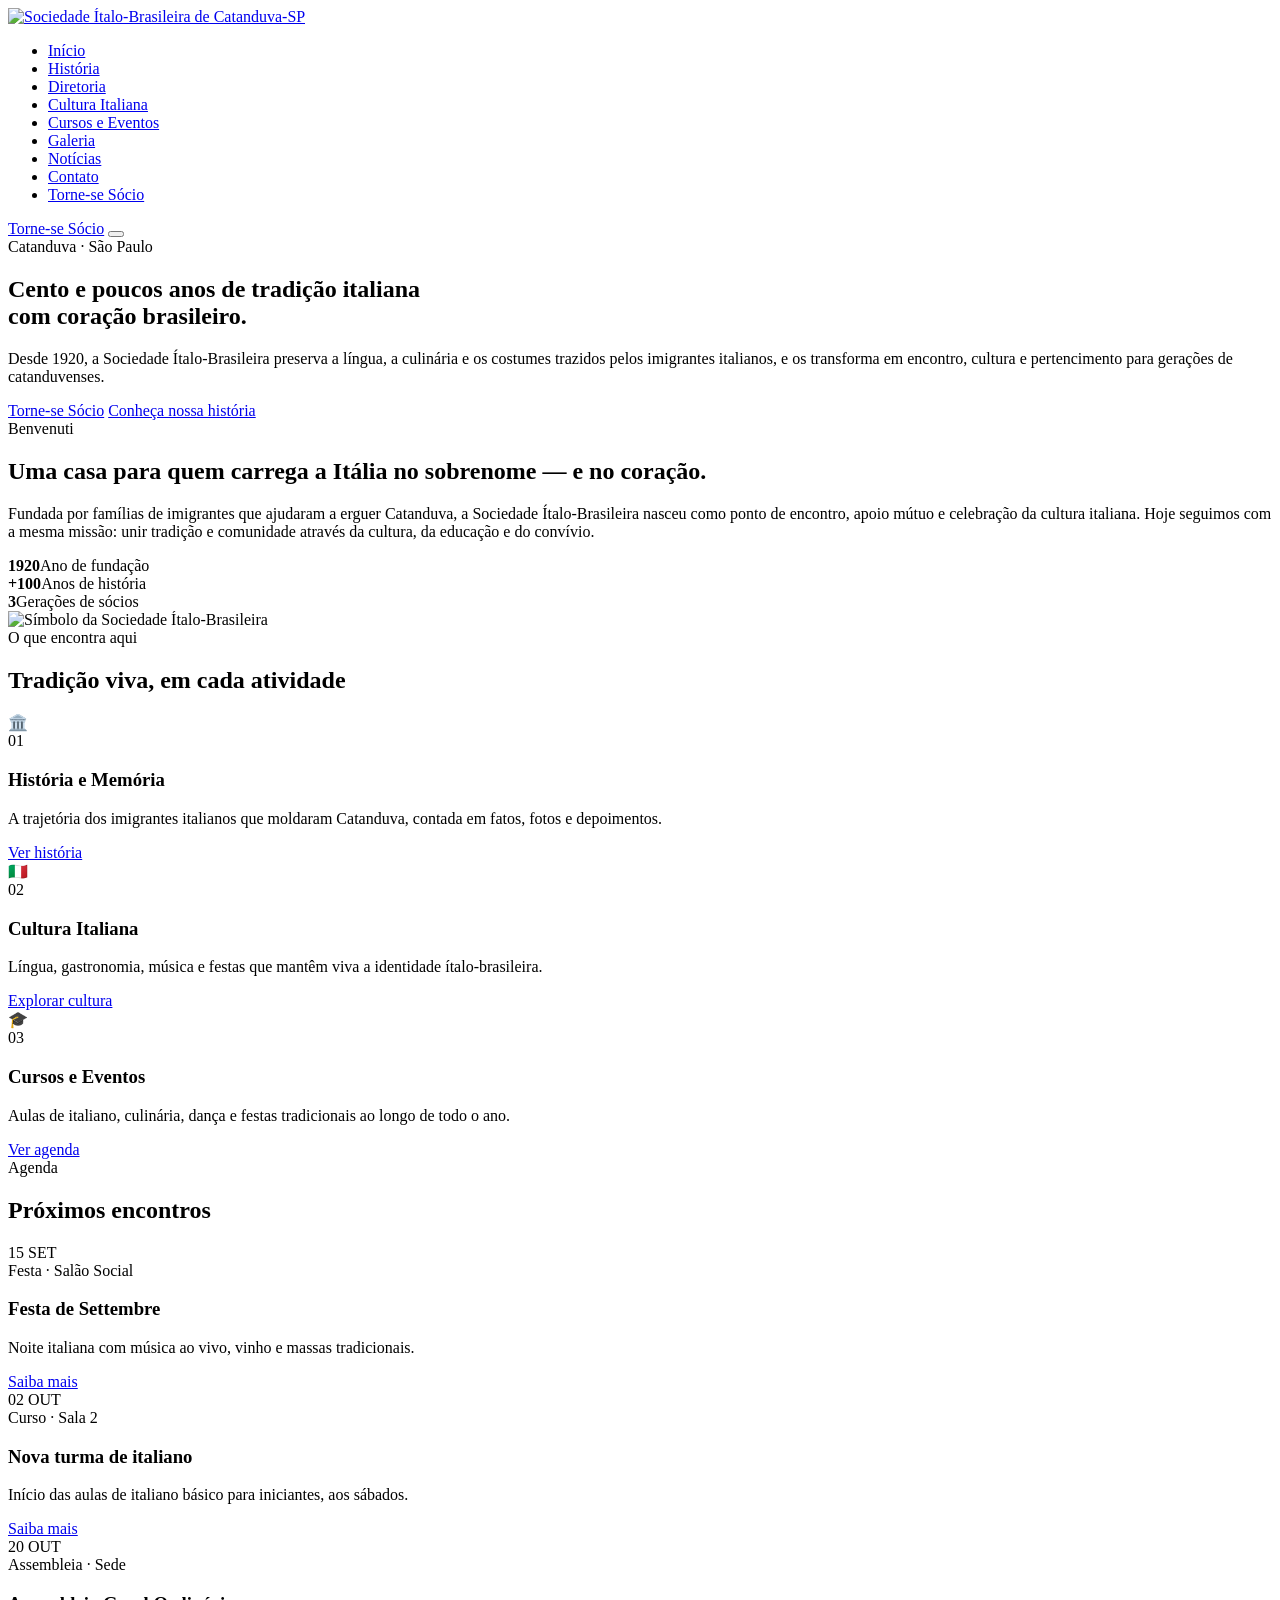
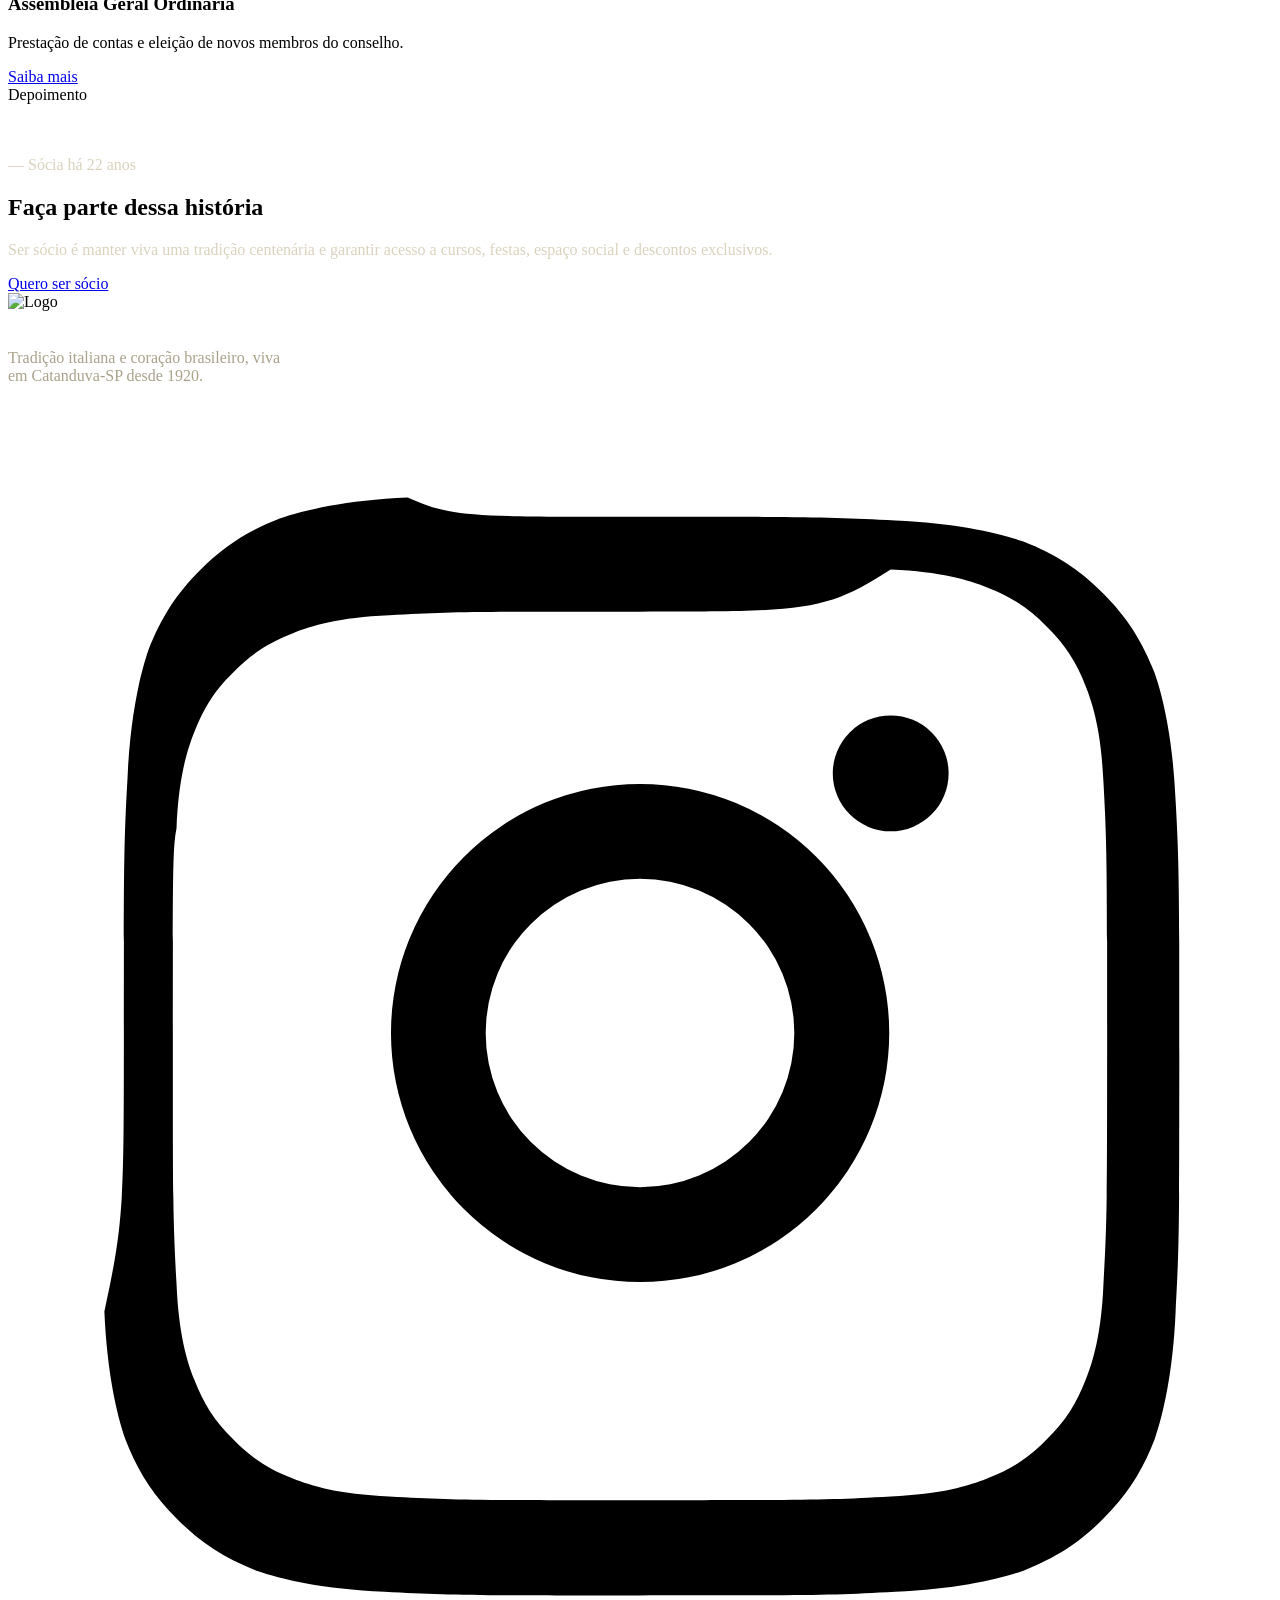
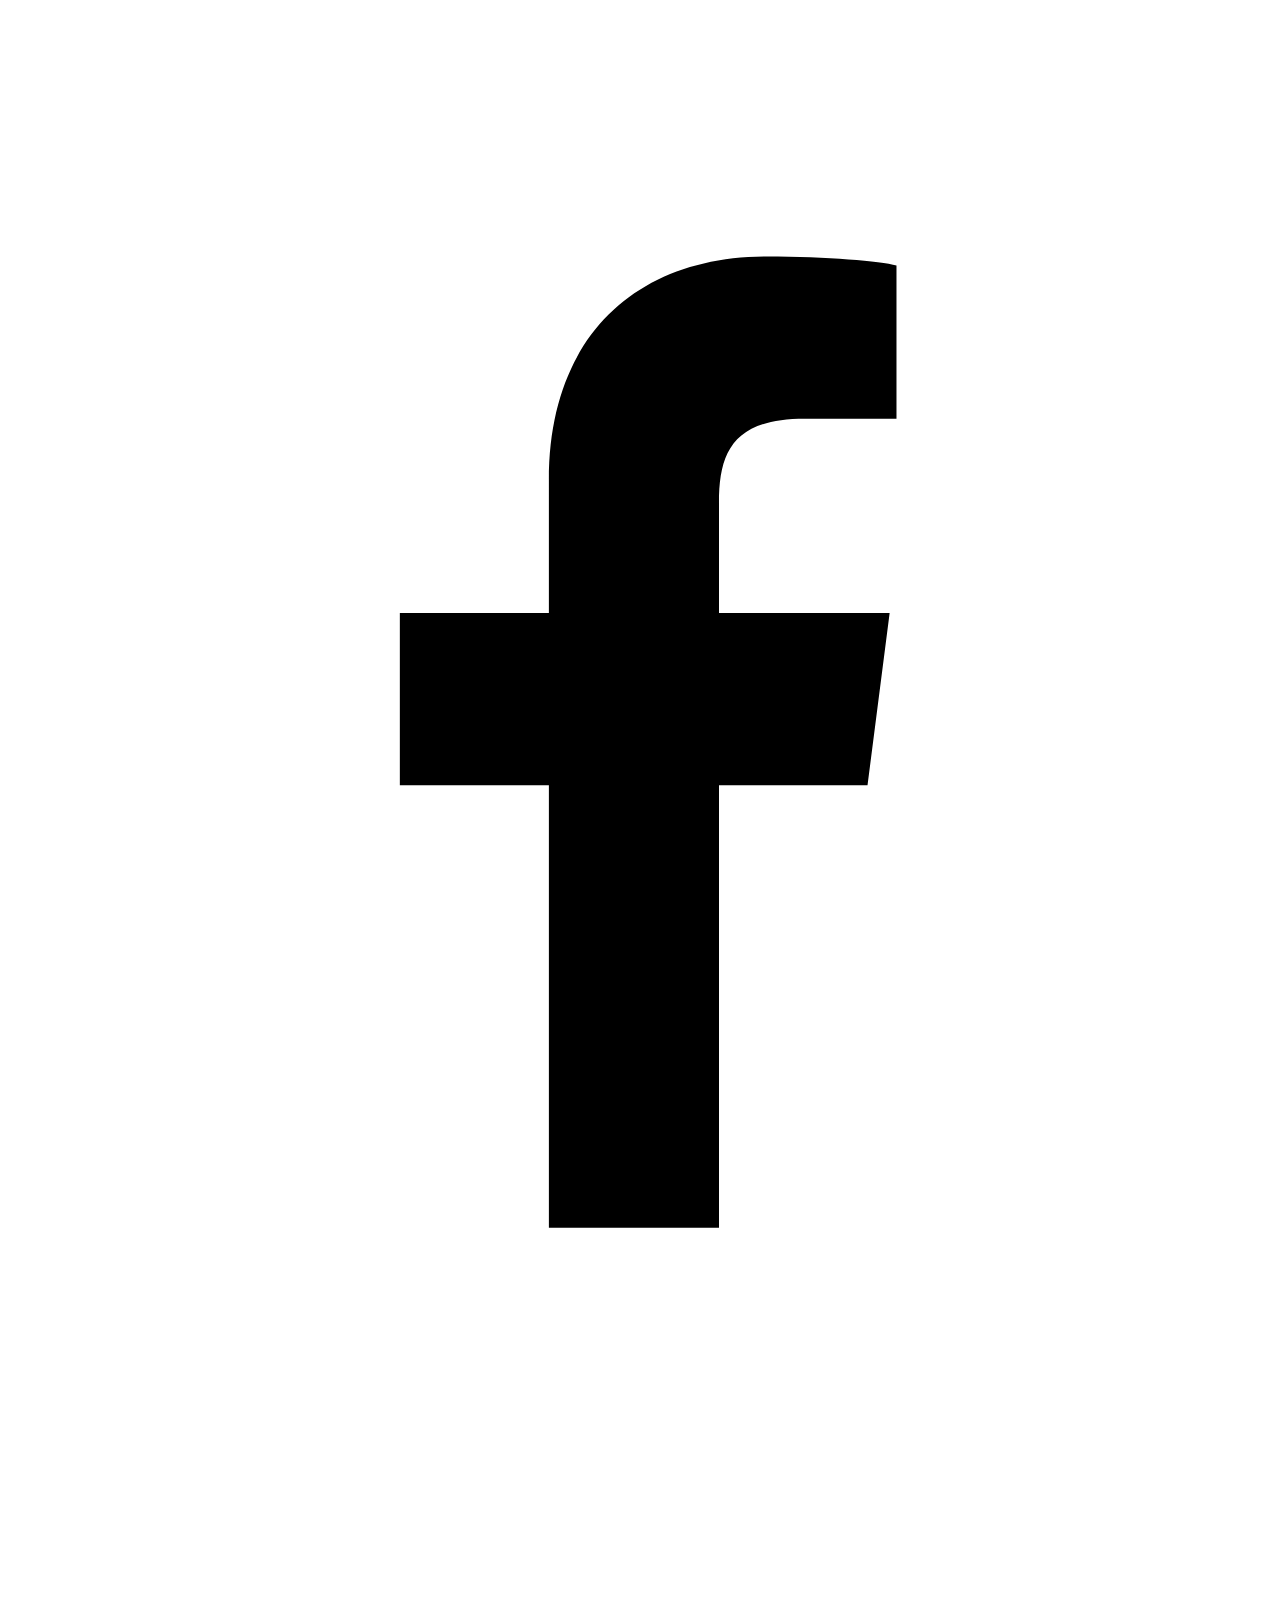
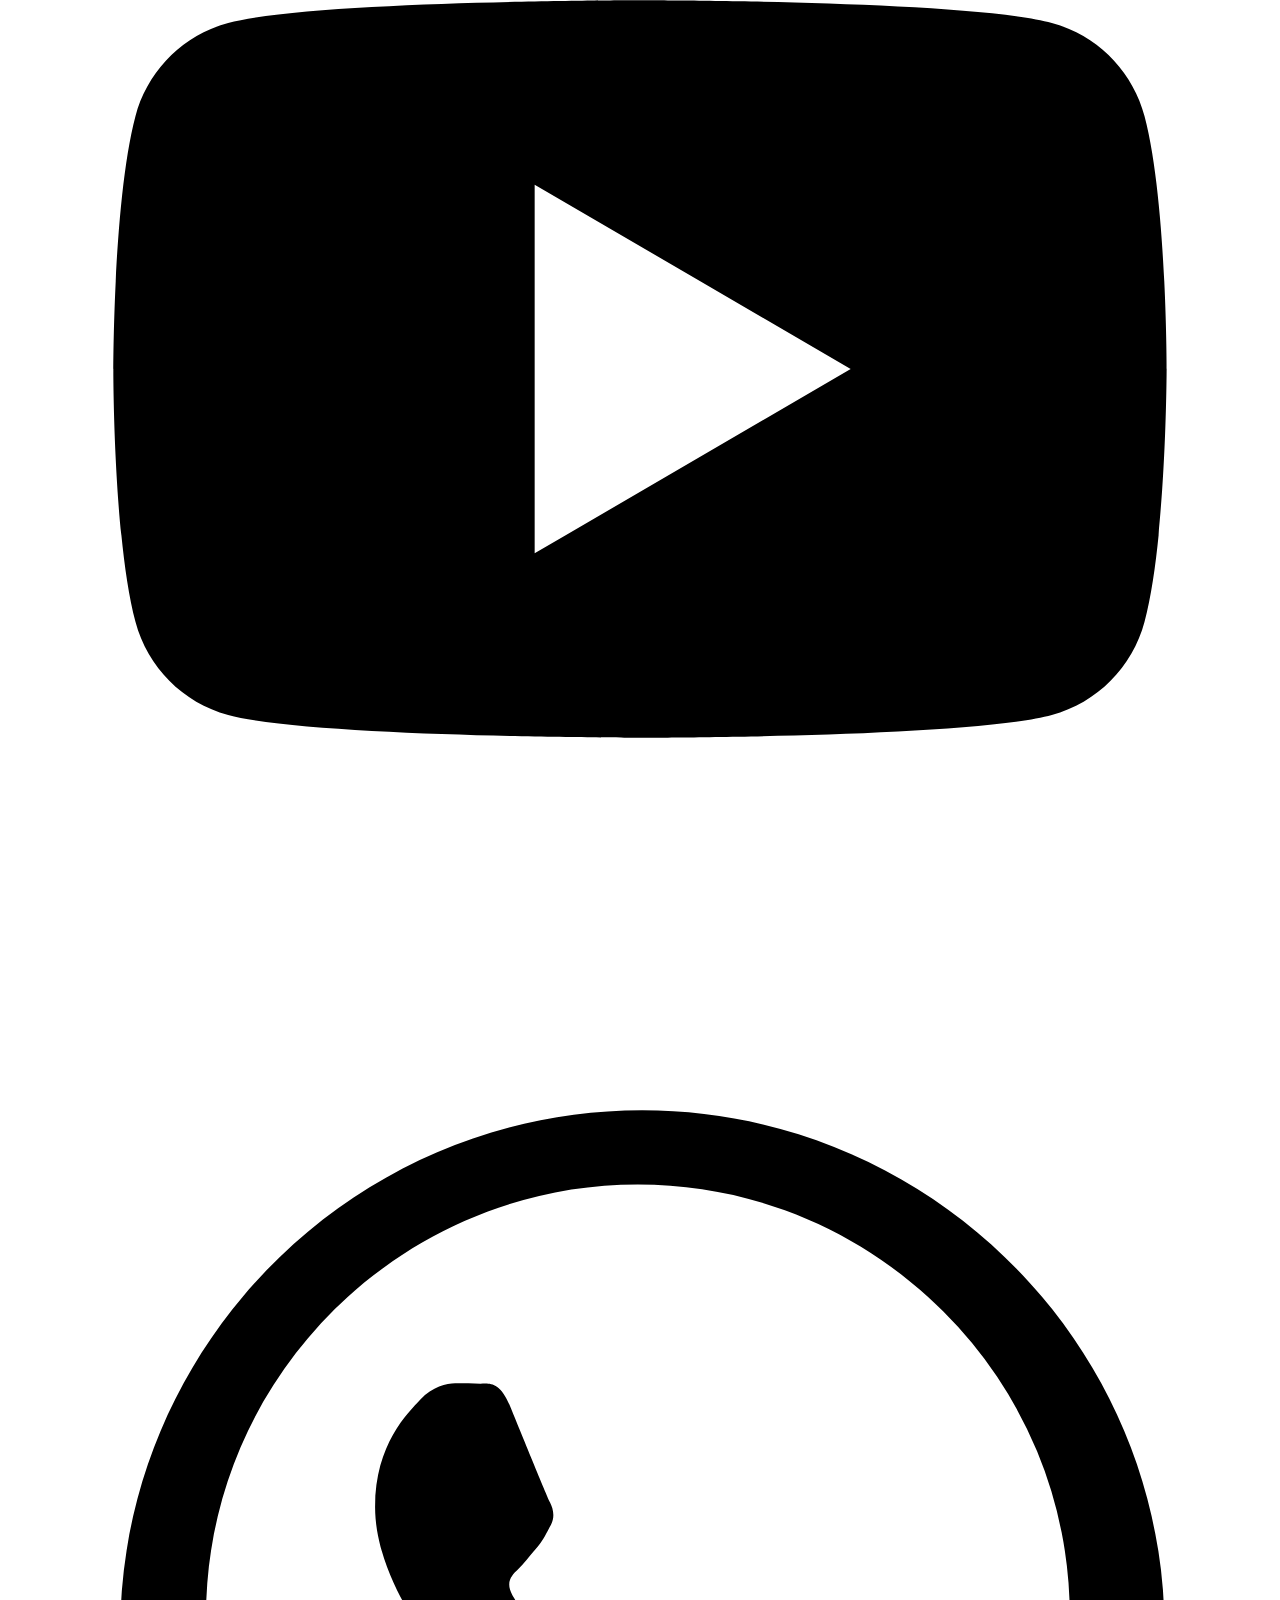
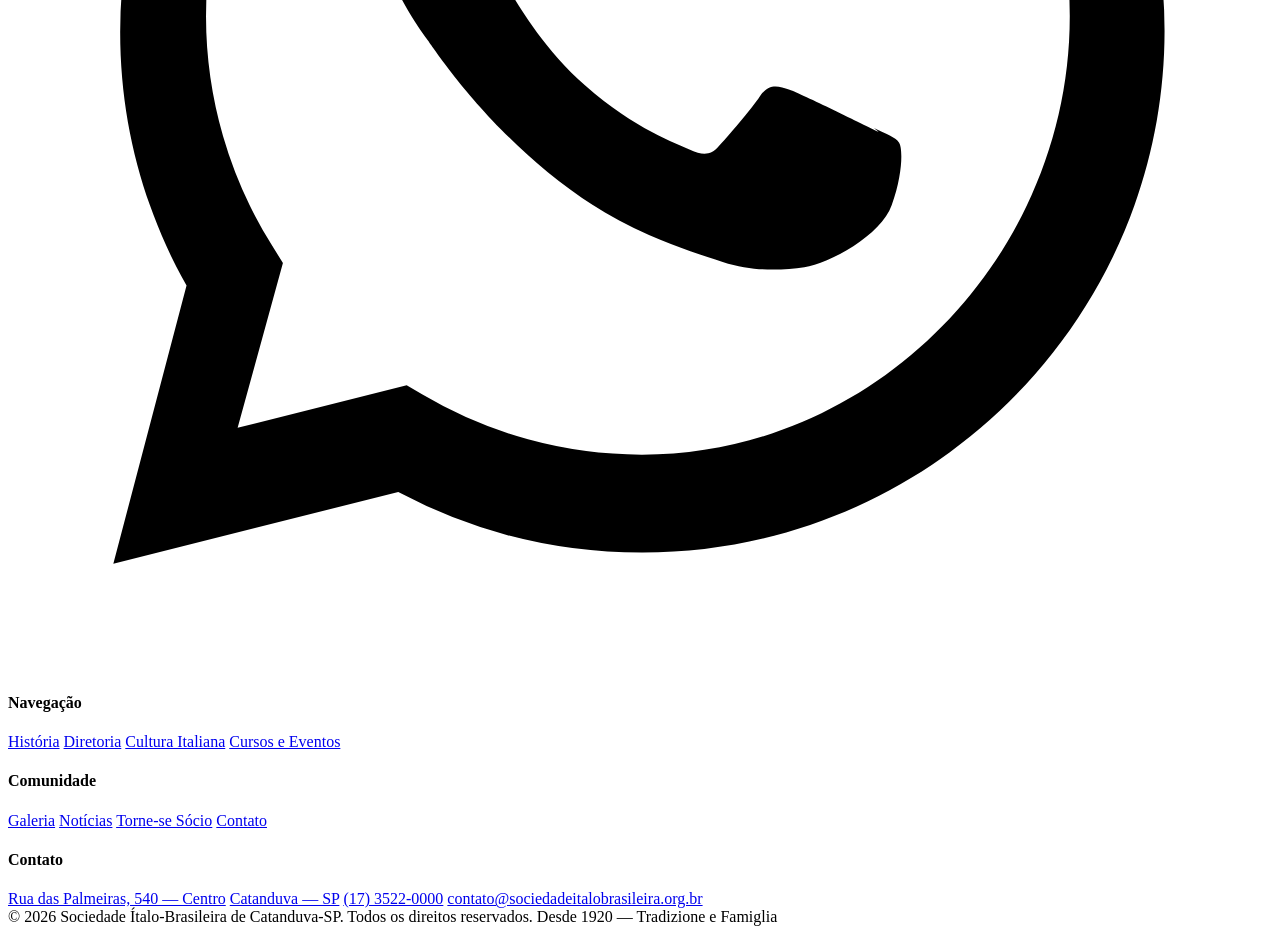
==== index.html @ 3fcb7358 "Add files via upload" ====
<!DOCTYPE html>
<html lang="pt-BR">
<head>
<meta charset="UTF-8">
<meta name="viewport" content="width=device-width, initial-scale=1.0">
<title>Sociedade Ítalo-Brasileira de Catanduva-SP | Desde 1920</title>
<meta name="description" content="Sociedade Ítalo-Brasileira de Catanduva-SP — tradição italiana e coração brasileiro desde 1920. Cultura, cursos, eventos e associativismo.">
<link rel="preconnect" href="https://fonts.googleapis.com">
<link rel="preconnect" href="https://fonts.gstatic.com" crossorigin>
<link href="https://fonts.googleapis.com/css2?family=Cinzel:wght@400;500;600;700&family=Jost:ital,wght@0,300;0,400;0,500;0,600;0,700;1,400&family=Cormorant+Garamond:ital,wght@0,500;1,500&display=swap" rel="stylesheet">
<link rel="icon" href="assets/logo.png">
<link rel="stylesheet" href="css/style.css">
</head>
<body>

<header class="site-header">
  <div class="nav-wrap">
    <a class="brand" href="index.html">
      <img src="assets/logo.png" alt="Sociedade Ítalo-Brasileira de Catanduva-SP">
    </a>
    <nav class="main-nav">
      <ul>
        <li><a href="index.html">Início</a></li>
        <li><a href="historia.html">História</a></li>
        <li><a href="diretoria.html">Diretoria</a></li>
        <li><a href="cultura.html">Cultura Italiana</a></li>
        <li><a href="cursos.html">Cursos e Eventos</a></li>
        <li><a href="galeria.html">Galeria</a></li>
        <li><a href="noticias.html">Notícias</a></li>
        <li><a href="contato.html">Contato</a></li>
        <li><a href="socio.html">Torne-se Sócio</a></li>
      </ul>
    </nav>
    <a href="socio.html" class="cta-pill header-cta">Torne-se Sócio</a>
    <button class="nav-toggle" aria-label="Abrir menu"><span></span><span></span><span></span></button>
  </div>
</header>

<section class="hero">
  <div class="container">
    <span class="badge">Catanduva · São Paulo</span>
    <h1>Cento e poucos anos de tradição italiana<br>com coração brasileiro.</h1>
    <p class="lead">Desde 1920, a Sociedade Ítalo-Brasileira preserva a língua, a culinária e os costumes trazidos pelos imigrantes italianos, e os transforma em encontro, cultura e pertencimento para gerações de catanduvenses.</p>
    <div class="tricolor center"><span></span><span></span><span></span></div>
    <div class="hero-actions">
      <a href="socio.html" class="btn solid">Torne-se Sócio</a>
      <a href="historia.html" class="btn">Conheça nossa história</a>
    </div>
  </div>
</section>

<section>
  <div class="container">
    <div class="split reveal">
      <div>
        <span class="eyebrow">Benvenuti</span>
        <h2>Uma casa para quem carrega a Itália no sobrenome — e no coração.</h2>
        <p>Fundada por famílias de imigrantes que ajudaram a erguer Catanduva, a Sociedade Ítalo-Brasileira nasceu como ponto de encontro, apoio mútuo e celebração da cultura italiana. Hoje seguimos com a mesma missão: unir tradição e comunidade através da cultura, da educação e do convívio.</p>
        <div class="stat-row">
          <div class="stat"><strong>1920</strong><span>Ano de fundação</span></div>
          <div class="stat"><strong>+100</strong><span>Anos de história</span></div>
          <div class="stat"><strong>3</strong><span>Gerações de sócios</span></div>
        </div>
      </div>
      <div class="media-block emblem">
        <img src="assets/logo.png" alt="Símbolo da Sociedade Ítalo-Brasileira">
      </div>
    </div>
  </div>
</section>

<section class="section-alt">
  <div class="container">
    <div class="section-head center reveal">
      <span class="eyebrow">O que encontra aqui</span>
      <h2>Tradição viva, em cada atividade</h2>
    </div>
    <div class="grid cols-3 reveal">
      <div class="card">
        <div class="icon-circle">🏛️</div>
        <span class="num">01</span>
        <h3>História e Memória</h3>
        <p>A trajetória dos imigrantes italianos que moldaram Catanduva, contada em fatos, fotos e depoimentos.</p>
        <a class="read-more" href="historia.html">Ver história</a>
      </div>
      <div class="card">
        <div class="icon-circle">🇮🇹</div>
        <span class="num">02</span>
        <h3>Cultura Italiana</h3>
        <p>Língua, gastronomia, música e festas que mantêm viva a identidade ítalo-brasileira.</p>
        <a class="read-more" href="cultura.html">Explorar cultura</a>
      </div>
      <div class="card">
        <div class="icon-circle">🎓</div>
        <span class="num">03</span>
        <h3>Cursos e Eventos</h3>
        <p>Aulas de italiano, culinária, dança e festas tradicionais ao longo de todo o ano.</p>
        <a class="read-more" href="cursos.html">Ver agenda</a>
      </div>
    </div>
  </div>
</section>

<section>
  <div class="container">
    <div class="section-head reveal">
      <span class="eyebrow">Agenda</span>
      <h2>Próximos encontros</h2>
    </div>
    <div class="grid cols-3 reveal">
      <div class="post-card">
        <div class="post-thumb g1" style="background:var(--verde)">15 SET</div>
        <div class="post-body">
          <span class="post-date">Festa · Salão Social</span>
          <h3>Festa de Settembre</h3>
          <p>Noite italiana com música ao vivo, vinho e massas tradicionais.</p>
          <a class="read-more" href="cursos.html">Saiba mais</a>
        </div>
      </div>
      <div class="post-card">
        <div class="post-thumb" style="background:var(--vermelho)">02 OUT</div>
        <div class="post-body">
          <span class="post-date">Curso · Sala 2</span>
          <h3>Nova turma de italiano</h3>
          <p>Início das aulas de italiano básico para iniciantes, aos sábados.</p>
          <a class="read-more" href="cursos.html">Saiba mais</a>
        </div>
      </div>
      <div class="post-card">
        <div class="post-thumb" style="background:var(--ouro)">20 OUT</div>
        <div class="post-body">
          <span class="post-date">Assembleia · Sede</span>
          <h3>Assembleia Geral Ordinária</h3>
          <p>Prestação de contas e eleição de novos membros do conselho.</p>
          <a class="read-more" href="diretoria.html">Saiba mais</a>
        </div>
      </div>
    </div>
  </div>
</section>

<section class="section-dark">
  <div class="container">
    <div class="split reveal">
      <div>
        <span class="eyebrow" style="color:var(--ouro-claro)">Depoimento</span>
        <p class="quote-block" style="color:#fff; border-color:var(--ouro)">“Cresci ouvindo minha avó falar em dialeto vêneto dentro do salão da Sociedade. Hoje trago meus filhos para que sintam o mesmo orgulho que ela me ensinou.”</p>
        <p style="margin-top:18px; color:#d9d2bd;">— Sócia há 22 anos</p>
      </div>
      <div>
        <h2>Faça parte dessa história</h2>
        <p style="color:#d9d2bd">Ser sócio é manter viva uma tradição centenária e garantir acesso a cursos, festas, espaço social e descontos exclusivos.</p>
        <a href="socio.html" class="btn gold solid">Quero ser sócio</a>
      </div>
    </div>
  </div>
</section>

<footer>
  <div class="container">
    <div class="footer-grid">
      <div>
        <div class="footer-brand">
          <img src="assets/logo.png" alt="Logo">
          <div>
            <strong style="color:#fff; font-family:'Cinzel',serif;">Sociedade Ítalo-Brasileira</strong>
          </div>
        </div>
        <p style="color:#a9a18a; max-width:280px;">Tradição italiana e coração brasileiro, viva em Catanduva-SP desde 1920.</p>
        <div class="tricolor"><span></span><span></span><span></span></div>
        <div class="social-links">
          <a href="https://instagram.com/" target="_blank" rel="noopener" aria-label="Instagram">
            <svg viewBox="0 0 24 24"><path d="M12 2.2c3.2 0 3.6 0 4.85.07 1.17.05 1.97.24 2.43.4.61.24 1.05.52 1.51.98.46.46.74.9.98 1.51.16.46.35 1.26.4 2.43.07 1.25.07 1.65.07 4.85s0 3.6-.07 4.85c-.05 1.17-.24 1.97-.4 2.43-.24.61-.52 1.05-.98 1.51-.46.46-.9.74-1.51.98-.46.16-1.26.35-2.43.4-1.25.07-1.65.07-4.85.07s-3.6 0-4.85-.07c-1.17-.05-1.97-.24-2.43-.4-.61-.24-1.05-.52-1.51-.98-.46-.46-.74-.9-.98-1.51-.16-.46-.35-1.26-.4-2.43C2.2 15.6 2.2 15.2 2.2 12s0-3.6.07-4.85c.05-1.17.24-1.97.4-2.43.24-.61.52-1.05.98-1.51.46-.46.9-.74 1.51-.98.46-.16 1.26-.35 2.43-.4C8.4 2.2 8.8 2.2 12 2.2zm0 1.8c-3.15 0-3.52 0-4.76.07-.96.04-1.48.2-1.83.34-.46.18-.79.39-1.13.74-.35.34-.56.67-.74 1.13-.14.35-.3.87-.34 1.83C3.13 8.48 3.13 8.85 3.13 12s0 3.52.07 4.76c.04.96.2 1.48.34 1.83.18.46.39.79.74 1.13.34.35.67.56 1.13.74.35.14.87.3 1.83.34 1.24.07 1.61.07 4.76.07s3.52 0 4.76-.07c.96-.04 1.48-.2 1.83-.34.46-.18.79-.39 1.13-.74.35-.34.56-.67.74-1.13.14-.35.3-.87.34-1.83.07-1.24.07-1.61.07-4.76s0-3.52-.07-4.76c-.04-.96-.2-1.48-.34-1.83a3.02 3.02 0 00-.74-1.13 3.02 3.02 0 00-1.13-.74c-.35-.14-.87-.3-1.83-.34C15.52 4 15.15 4 12 4zm0 3.27a4.73 4.73 0 110 9.46 4.73 4.73 0 010-9.46zm0 1.8a2.93 2.93 0 100 5.86 2.93 2.93 0 000-5.86zm5.86-2a1.1 1.1 0 11-2.2 0 1.1 1.1 0 012.2 0z"/></svg>
          </a>
          <a href="https://facebook.com/" target="_blank" rel="noopener" aria-label="Facebook">
            <svg viewBox="0 0 24 24"><path d="M13.5 22v-8.4h2.82l.42-3.27h-3.24V8.24c0-.95.26-1.6 1.63-1.6h1.74V3.73C16.56 3.65 15.57 3.56 14.4 3.56c-2.45 0-4.13 1.5-4.13 4.24v2.53H7.44v3.27h2.83V22h3.23z"/></svg>
          </a>
          <a href="https://youtube.com/" target="_blank" rel="noopener" aria-label="YouTube">
            <svg viewBox="0 0 24 24"><path d="M21.58 7.2c-.23-.86-.9-1.54-1.76-1.77C18.25 5 12 5 12 5s-6.25 0-7.82.43c-.86.23-1.53.91-1.76 1.77C2 8.78 2 12 2 12s0 3.22.42 4.8c.23.86.9 1.54 1.76 1.77C5.75 19 12 19 12 19s6.25 0 7.82-.43c.86-.23 1.53-.91 1.76-1.77C22 15.22 22 12 22 12s0-3.22-.42-4.8zM10 15.5v-7l6 3.5-6 3.5z"/></svg>
          </a>
          <a href="https://wa.me/5517991000000" target="_blank" rel="noopener" aria-label="WhatsApp">
            <svg viewBox="0 0 24 24"><path d="M12.04 2C6.58 2 2.13 6.45 2.13 11.91c0 1.75.46 3.39 1.26 4.81L2 22l5.41-1.36a9.86 9.86 0 004.63 1.15h.01c5.46 0 9.91-4.45 9.91-9.91C21.96 6.45 17.5 2 12.04 2zm0 17.93h-.01a8.18 8.18 0 01-4.16-1.14l-.3-.18-3.21.81.86-3.13-.2-.32a8.2 8.2 0 01-1.26-4.36c0-4.52 3.68-8.2 8.2-8.2 2.19 0 4.25.86 5.8 2.41a8.14 8.14 0 012.4 5.79c0 4.52-3.68 8.32-8.12 8.32zm4.49-6.13c-.25-.12-1.46-.72-1.69-.8-.23-.08-.39-.12-.56.12-.16.25-.64.8-.79.96-.14.16-.29.18-.54.06-.25-.12-1.04-.38-1.99-1.22-.74-.65-1.23-1.46-1.38-1.71-.14-.25-.02-.38.11-.5.11-.11.25-.29.37-.43.12-.14.16-.25.25-.41.08-.16.04-.31-.02-.43-.06-.12-.56-1.34-.76-1.83-.2-.48-.41-.42-.56-.42-.14-.01-.31-.01-.48-.01-.16 0-.43.06-.66.31-.23.25-.86.84-.86 2.04 0 1.2.88 2.37 1 2.53.12.16 1.73 2.64 4.2 3.7.59.25 1.04.4 1.4.51.59.19 1.12.16 1.55.1.47-.07 1.46-.6 1.66-1.18.21-.58.21-1.07.14-1.18-.06-.1-.23-.16-.48-.28z"/></svg>
          </a>
        </div>
      </div>
      <div>
        <h4>Navegação</h4>
        <a href="historia.html">História</a>
        <a href="diretoria.html">Diretoria</a>
        <a href="cultura.html">Cultura Italiana</a>
        <a href="cursos.html">Cursos e Eventos</a>
      </div>
      <div>
        <h4>Comunidade</h4>
        <a href="galeria.html">Galeria</a>
        <a href="noticias.html">Notícias</a>
        <a href="socio.html">Torne-se Sócio</a>
        <a href="contato.html">Contato</a>
      </div>
      <div>
        <h4>Contato</h4>
        <a href="#">Rua das Palmeiras, 540 — Centro</a>
        <a href="#">Catanduva — SP</a>
        <a href="#">(17) 3522-0000</a>
        <a href="#">contato@sociedadeitalobrasileira.org.br</a>
      </div>
    </div>
    <div class="footer-bottom">
      <span>© 2026 Sociedade Ítalo-Brasileira de Catanduva-SP. Todos os direitos reservados.</span>
      <span>Desde 1920 — Tradizione e Famiglia</span>
    </div>
  </div>
</footer>

<script src="js/script.js"></script>
</body>
</html>
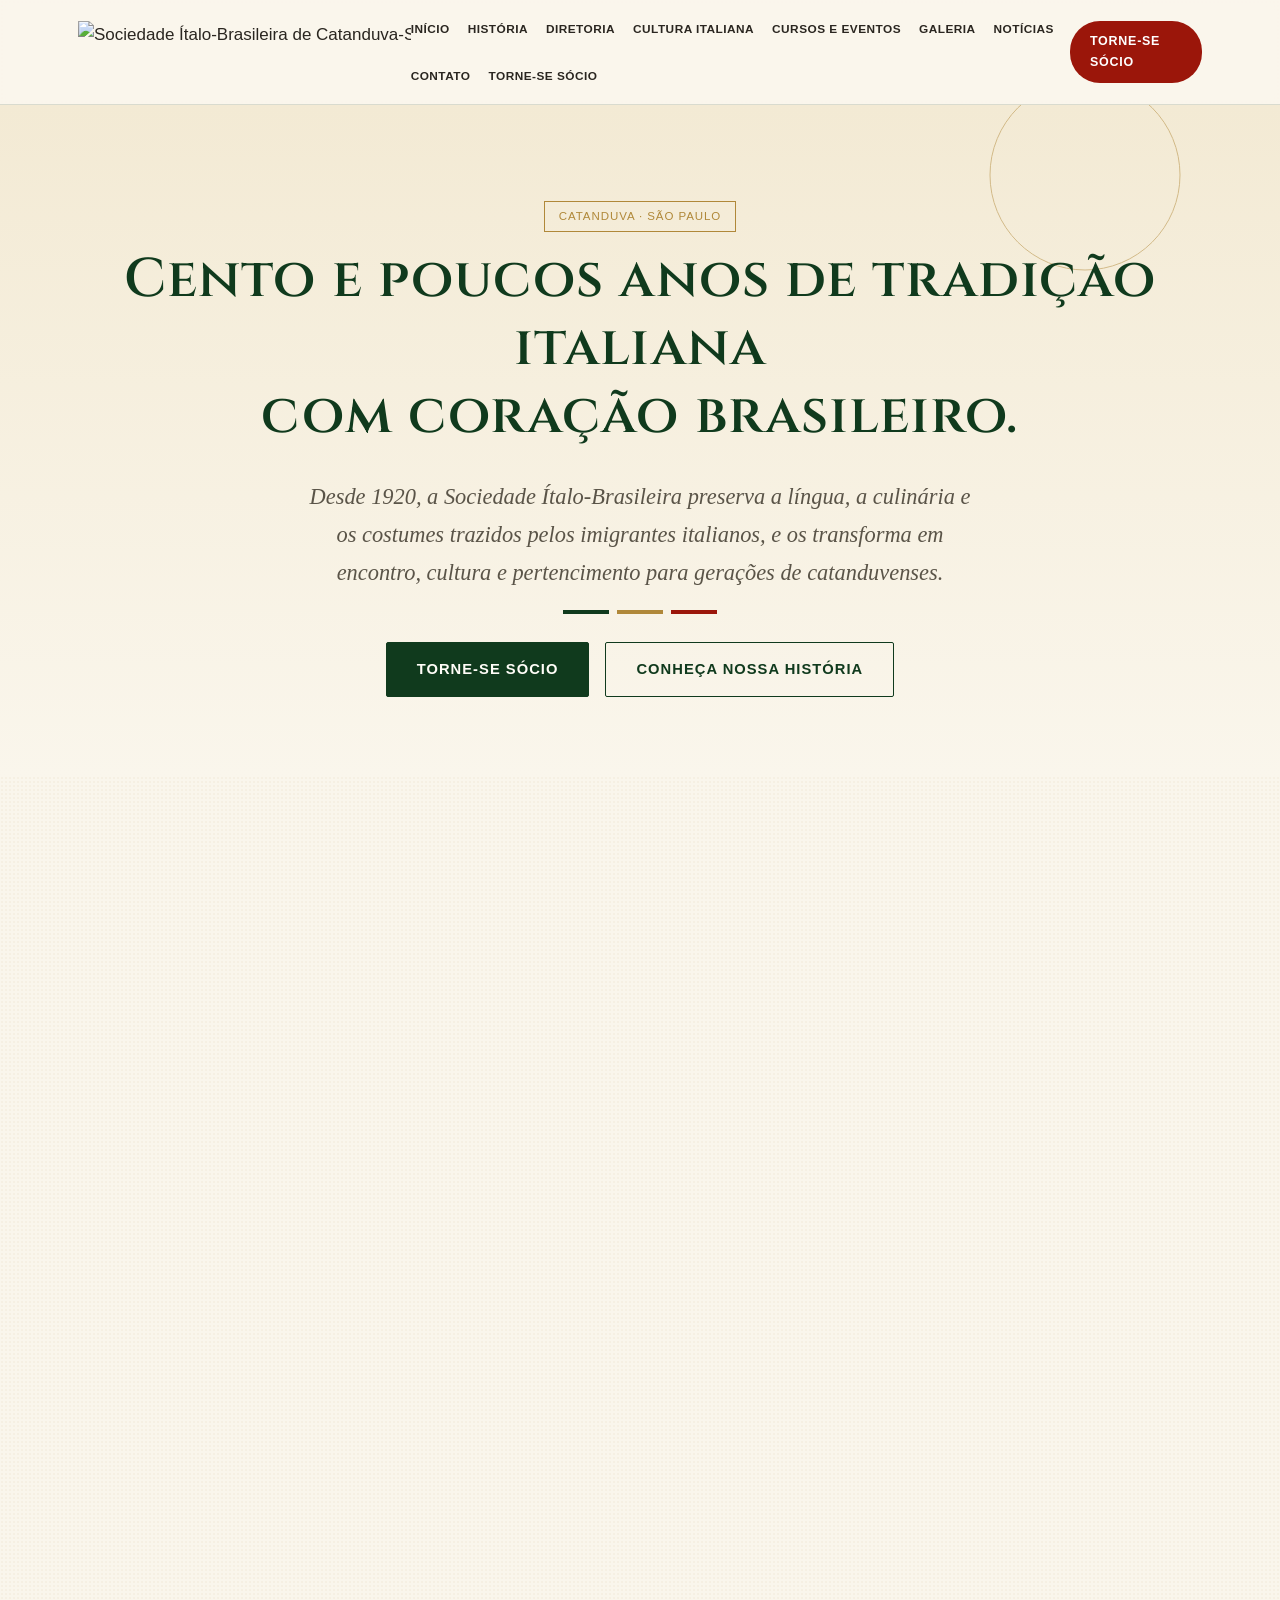
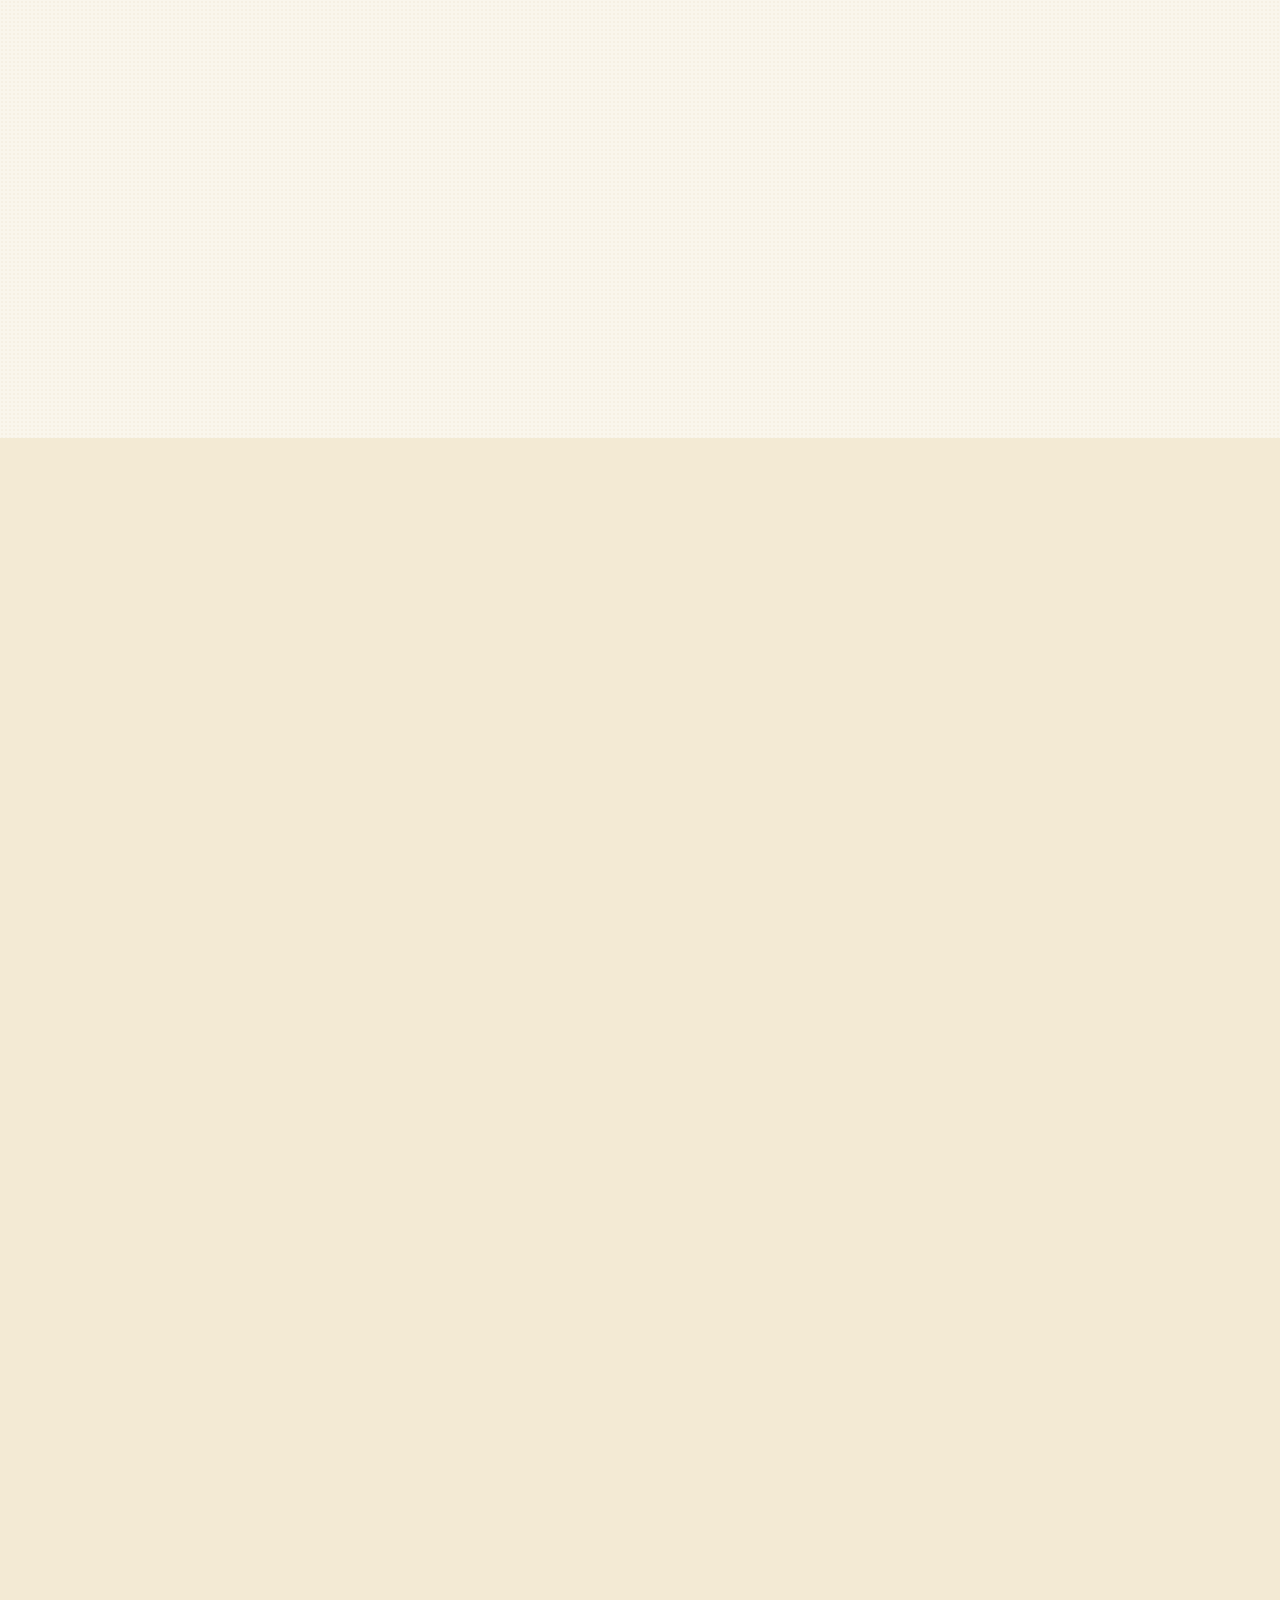
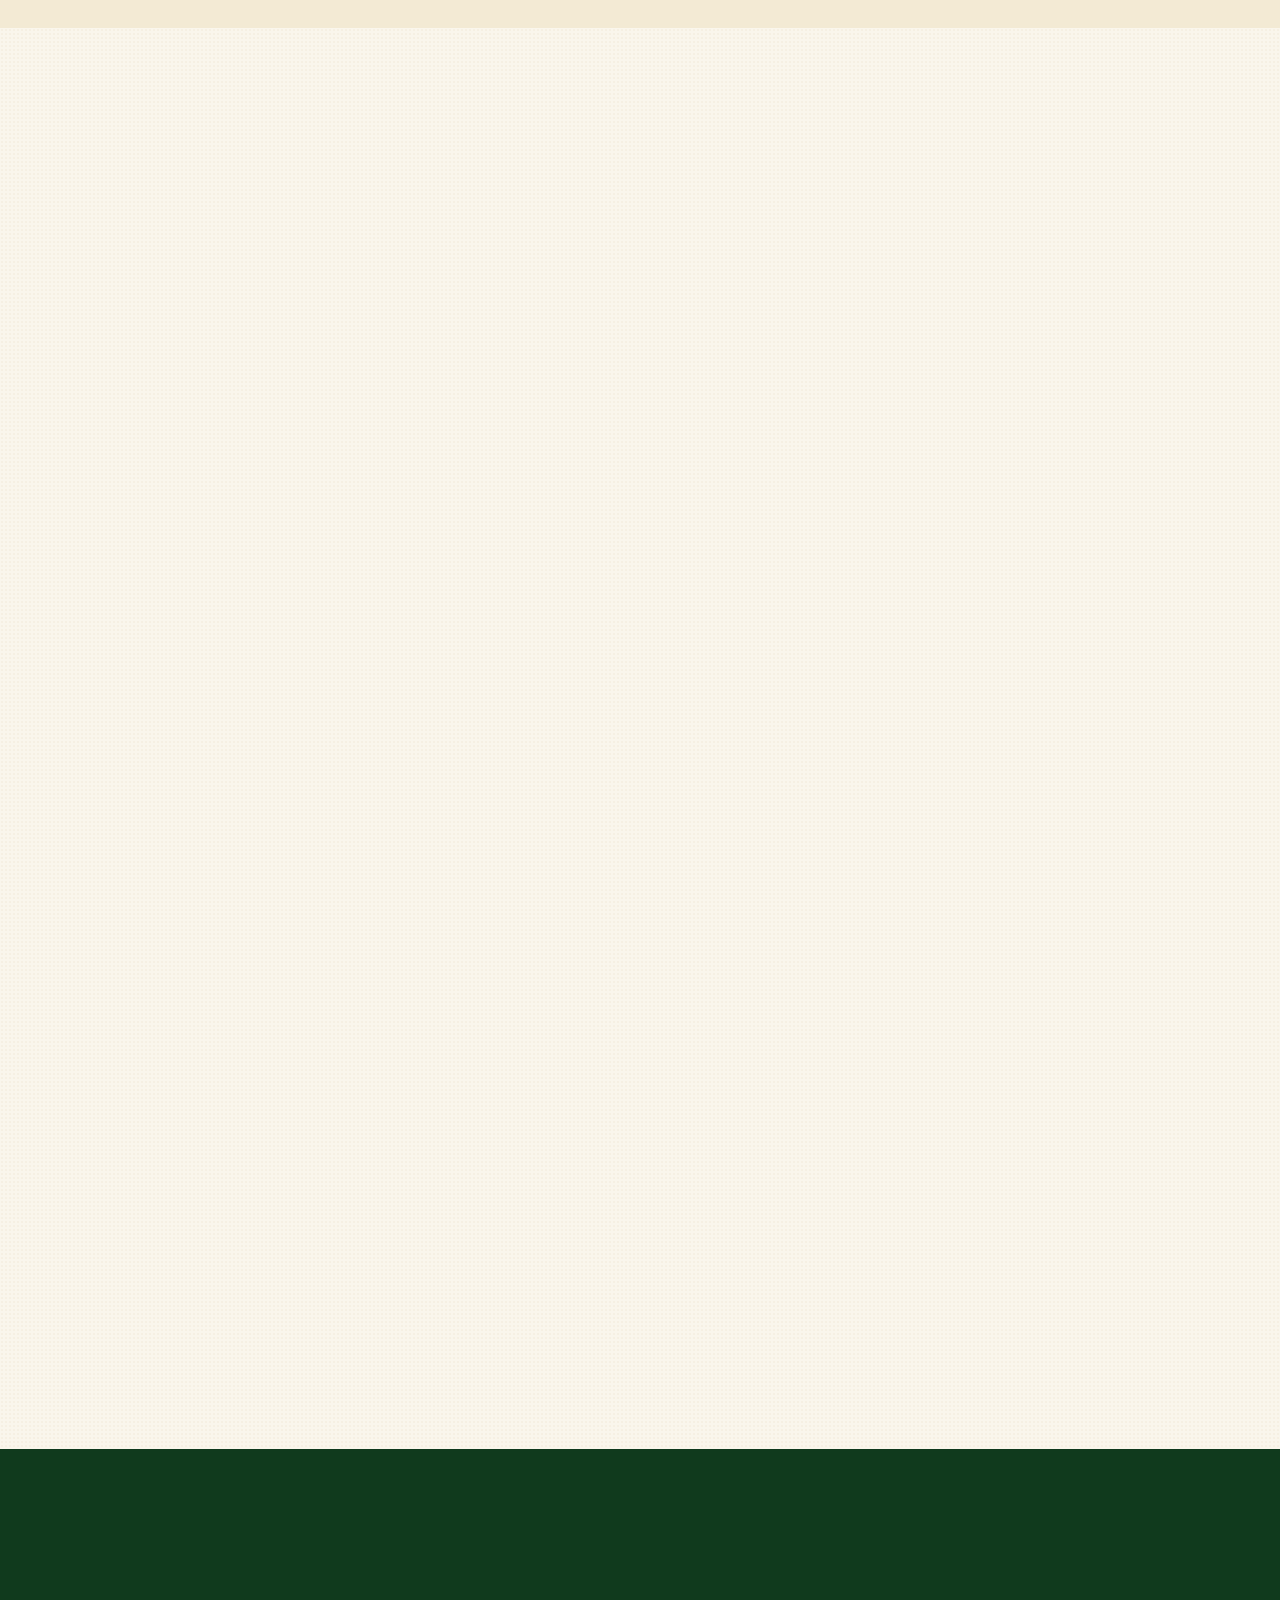
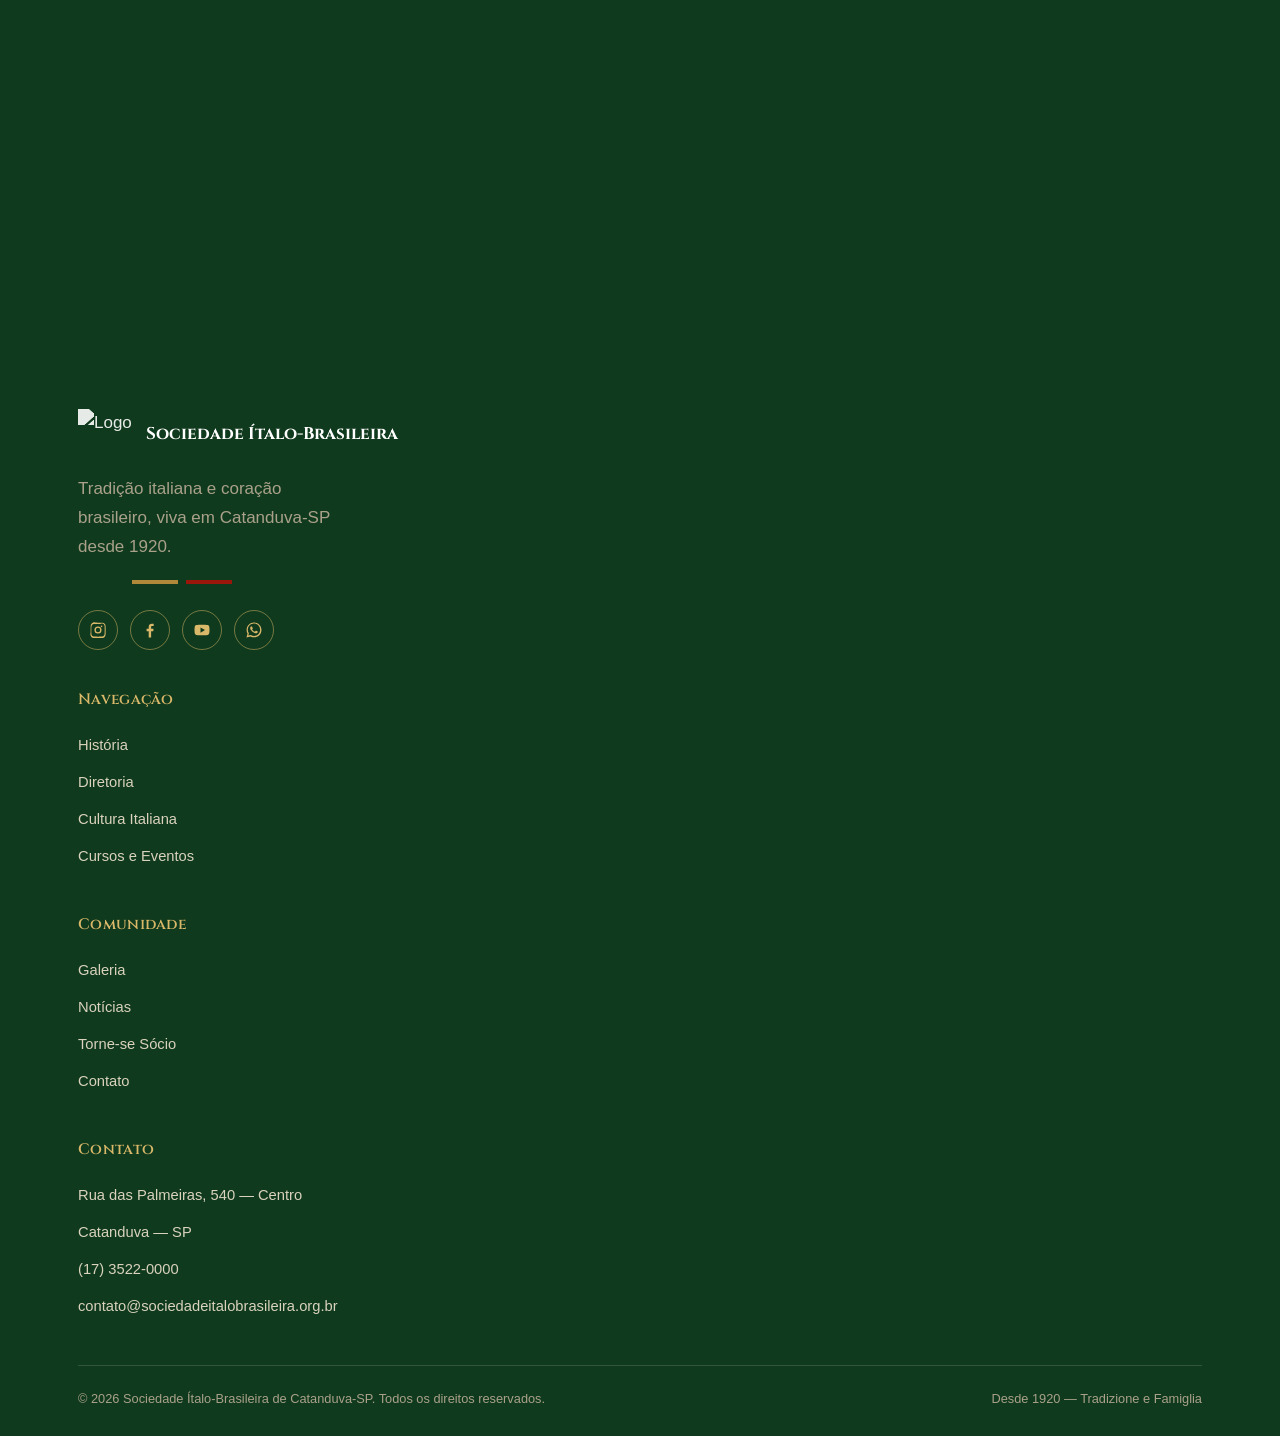
==== commit 74a911a7: "Update index.html" ====
--- a/index.html
+++ b/index.html
@@ -9,7 +9,7 @@
 <link rel="preconnect" href="https://fonts.gstatic.com" crossorigin>
 <link href="https://fonts.googleapis.com/css2?family=Cinzel:wght@400;500;600;700&family=Jost:ital,wght@0,300;0,400;0,500;0,600;0,700;1,400&family=Cormorant+Garamond:ital,wght@0,500;1,500&display=swap" rel="stylesheet">
 <link rel="icon" href="assets/logo.png">
-<link rel="stylesheet" href="css/style.css">
+<link rel="stylesheet" href="style.css">
 </head>
 <body>
 
--- a/style.css
+++ b/style.css
@@ -0,0 +1,1015 @@
+/* ===================================
+   Sociedade Ítalo-Brasileira
+   Folha de estilos principal
+   =================================== */
+
+:root {
+  /* cores da bandeira / identidade */
+  --verde: #103a1d;
+  --verde-2: #1c5530;
+  --ouro: #b08839;
+  --ouro-claro: #d9b86a;
+  --vermelho: #9b160a;
+  --vermelho-2: #c2301f;
+
+  /* neutros */
+  --creme: #faf6ec;
+  --creme-2: #f3ead4;
+  --papel: #fffdf8;
+  --tinta: #2a2620;
+  --tinta-suave: #5a5448;
+  --linha: rgba(16,58,29,0.14);
+
+  --sombra: 0 18px 40px -22px rgba(16,58,29,0.35);
+  --radius: 2px;
+  --max: 1180px;
+}
+
+/* reset básico */
+*, *::before, *::after {
+  box-sizing: border-box;
+}
+
+html {
+  scroll-behavior: smooth;
+  overflow-x: hidden;
+  width: 100%;
+}
+
+body {
+  margin: 0;
+  font-family: 'Jost', sans-serif;
+  background: var(--creme);
+  color: var(--tinta);
+  font-size: 17px;
+  line-height: 1.7;
+  -webkit-font-smoothing: antialiased;
+  overflow-x: hidden;
+  width: 100%;
+  position: relative;
+  /* textura de papel bem sutil */
+  background-image: radial-gradient(rgba(176,136,57,0.05) 1px, transparent 1px);
+  background-size: 4px 4px;
+}
+
+img {
+  max-width: 100%;
+  display: block;
+}
+
+a {
+  color: inherit;
+  text-decoration: none;
+}
+
+ul {
+  list-style: none;
+  margin: 0;
+  padding: 0;
+}
+
+h1, h2, h3, h4 {
+  font-family: 'Cinzel', serif;
+  color: var(--verde);
+  margin: 0 0 .5em;
+  letter-spacing: .02em;
+  font-weight: 600;
+  line-height: 1.25;
+}
+
+p {
+  margin: 0 0 1em;
+}
+
+.container {
+  max-width: var(--max);
+  margin: 0 auto;
+  padding: 0 28px;
+}
+
+/* -------------------------------
+   divisor tricolor (assinatura visual do site)
+--------------------------------*/
+.tricolor {
+  display: flex;
+  gap: 8px;
+  align-items: center;
+  margin: 18px 0 26px;
+}
+
+.tricolor.center {
+  justify-content: center;
+}
+
+.tricolor span {
+  display: block;
+  height: 4px;
+  width: 46px;
+}
+
+.tricolor span:nth-child(1) { background: var(--verde); }
+.tricolor span:nth-child(2) { background: var(--ouro); }
+.tricolor span:nth-child(3) { background: var(--vermelho); }
+
+.eyebrow {
+  font-family: 'Cormorant Garamond', serif;
+  font-style: italic;
+  font-size: 1.15rem;
+  color: var(--vermelho);
+  letter-spacing: .04em;
+}
+
+/* -------------------------------
+   botões
+--------------------------------*/
+.btn {
+  display: inline-flex;
+  align-items: center;
+  gap: 10px;
+  padding: 14px 30px;
+  font-family: 'Jost', sans-serif;
+  font-weight: 600;
+  font-size: .92rem;
+  letter-spacing: .07em;
+  text-transform: uppercase;
+  border: 1.5px solid var(--verde);
+  color: var(--verde);
+  background: transparent;
+  cursor: pointer;
+  transition: .25s ease;
+  border-radius: var(--radius);
+}
+
+.btn:hover {
+  background: var(--verde);
+  color: var(--creme);
+}
+
+.btn.solid {
+  background: var(--verde);
+  color: var(--papel);
+}
+
+.btn.solid:hover {
+  background: var(--verde-2);
+  border-color: var(--verde-2);
+}
+
+.btn.gold {
+  border-color: var(--ouro);
+  color: var(--ouro-claro);
+}
+
+.btn.gold.solid {
+  background: var(--ouro);
+  color: var(--verde);
+  border-color: var(--ouro);
+}
+
+.btn.gold.solid:hover {
+  background: var(--ouro-claro);
+}
+
+.btn.rosso {
+  border-color: var(--vermelho);
+  color: var(--vermelho);
+}
+
+.btn.rosso.solid {
+  background: var(--vermelho);
+  color: #fff;
+}
+
+.btn.rosso.solid:hover {
+  background: var(--vermelho-2);
+}
+
+/* -------------------------------
+   header / navegação
+--------------------------------*/
+.site-header {
+  position: sticky;
+  top: 0;
+  z-index: 200;
+  border-bottom: 1px solid var(--linha);
+}
+
+/* usei ::before pra dar aquele efeito de vidro sem precisar de wrapper extra */
+.site-header::before {
+  content: '';
+  position: absolute;
+  inset: 0;
+  background: rgba(250,246,236,0.92);
+  backdrop-filter: blur(6px);
+  z-index: -1;
+}
+
+.nav-wrap {
+  display: flex;
+  align-items: center;
+  justify-content: space-between;
+  padding: 14px 28px;
+  max-width: var(--max);
+  margin: 0 auto;
+}
+
+.brand {
+  display: flex;
+  align-items: center;
+  gap: 12px;
+  white-space: nowrap;
+}
+
+.brand img {
+  height: 62px;
+  width: auto;
+}
+
+.main-nav ul {
+  display: flex;
+  gap: 18px;
+  flex-wrap: wrap;
+}
+
+.main-nav a {
+  font-size: .74rem;
+  letter-spacing: .04em;
+  text-transform: uppercase;
+  font-weight: 600;
+  color: var(--tinta);
+  position: relative;
+  padding: 6px 0;
+  white-space: nowrap;
+}
+
+.main-nav a::after {
+  content: '';
+  position: absolute;
+  left: 0;
+  bottom: 0;
+  height: 2px;
+  width: 0;
+  background: var(--vermelho);
+  transition: .25s ease;
+}
+
+.main-nav a:hover::after,
+.main-nav a.active::after {
+  width: 100%;
+}
+
+.main-nav a.active {
+  color: var(--vermelho);
+}
+
+.nav-toggle {
+  display: none;
+  flex-direction: column;
+  gap: 5px;
+  background: none;
+  border: none;
+  cursor: pointer;
+  padding: 6px;
+}
+
+.nav-toggle span {
+  width: 26px;
+  height: 2px;
+  background: var(--verde);
+}
+
+.cta-pill {
+  background: var(--vermelho);
+  color: #fff;
+  padding: 10px 20px;
+  font-size: .78rem;
+  letter-spacing: .06em;
+  text-transform: uppercase;
+  font-weight: 700;
+  border-radius: 30px;
+}
+
+.cta-pill:hover {
+  background: var(--vermelho-2);
+}
+
+/* menu mobile (hamburguer) */
+@media (max-width: 1180px) {
+  .main-nav {
+    position: fixed;
+    inset: 74px 0 0 0;
+    background: var(--creme);
+    transform: translateX(100%);
+    transition: .3s ease;
+    overflow-y: auto;
+    border-top: 1px solid var(--linha);
+  }
+
+  .main-nav.open {
+    transform: translateX(0);
+  }
+
+  .main-nav ul {
+    flex-direction: column;
+    gap: 0;
+    padding: 10px 28px 40px;
+  }
+
+  .main-nav li {
+    border-bottom: 1px solid var(--linha);
+  }
+
+  .main-nav a {
+    display: block;
+    padding: 18px 0;
+  }
+
+  .nav-toggle {
+    display: flex;
+  }
+
+  .header-cta {
+    display: none;
+  }
+}
+
+/* -------------------------------
+   hero
+--------------------------------*/
+.hero {
+  position: relative;
+  padding: 96px 0 80px;
+  background: linear-gradient(180deg, var(--creme-2), var(--creme));
+  overflow: hidden;
+  text-align: center;
+}
+
+/* círculo decorativo no canto, meio escondido */
+.hero::before {
+  content: '';
+  position: absolute;
+  inset: 0;
+  background-image: url("data:image/svg+xml,%3Csvg xmlns='http://www.w3.org/2000/svg' width='220' height='220' viewBox='0 0 220 220'%3E%3Ccircle cx='110' cy='110' r='95' fill='none' stroke='%23b08839' stroke-width='1'/%3E%3C/svg%3E");
+  background-repeat: no-repeat;
+  background-position: 92% -40px;
+  opacity: .5;
+}
+
+.hero .container {
+  position: relative;
+  z-index: 2;
+}
+
+.hero h1 {
+  font-size: clamp(2.1rem, 4.4vw, 3.4rem);
+}
+
+.hero .lead {
+  max-width: 680px;
+  margin: 0 auto 18px;
+  font-family: 'Cormorant Garamond', serif;
+  font-size: 1.4rem;
+  color: var(--tinta-suave);
+  font-style: italic;
+}
+
+.hero-actions {
+  display: flex;
+  gap: 16px;
+  justify-content: center;
+  flex-wrap: wrap;
+  margin-top: 28px;
+}
+
+.page-hero {
+  padding: 74px 0 56px;
+  text-align: left;
+}
+
+.page-hero .eyebrow {
+  display: block;
+  margin-bottom: 6px;
+}
+
+/* -------------------------------
+   seções gerais
+--------------------------------*/
+section {
+  padding: 74px 0;
+}
+
+.section-alt {
+  background: var(--creme-2);
+}
+
+.section-dark {
+  background: var(--verde);
+  color: #eee4cf;
+}
+
+.section-dark h2,
+.section-dark h3 {
+  color: #fff;
+}
+
+.section-dark .tricolor span:nth-child(1) {
+  background: #fff;
+}
+
+.section-head {
+  max-width: 680px;
+  margin-bottom: 46px;
+}
+
+.section-head.center {
+  margin-left: auto;
+  margin-right: auto;
+  text-align: center;
+}
+
+/* -------------------------------
+   grids / cards
+--------------------------------*/
+.grid {
+  display: grid;
+  gap: 30px;
+  grid-template-columns: 1fr;
+}
+
+/* no mobile tudo empilha em 1 coluna, o breakpoint pra 2/3/4 colunas
+   fica lá embaixo perto da media query geral */
+.grid.cols-3,
+.grid.cols-2,
+.grid.cols-4 {
+  grid-template-columns: 1fr;
+}
+
+.card {
+  background: var(--papel);
+  border: 1px solid var(--linha);
+  padding: 34px 28px;
+  position: relative;
+  transition: .3s ease;
+  box-shadow: var(--sombra);
+}
+
+.card:hover {
+  transform: translateY(-4px);
+}
+
+.card .num {
+  font-family: 'Cinzel', serif;
+  color: var(--ouro);
+  font-size: .85rem;
+  letter-spacing: .15em;
+}
+
+.card h3 {
+  font-size: 1.18rem;
+  margin-top: 8px;
+}
+
+.icon-circle {
+  width: 58px;
+  height: 58px;
+  border-radius: 50%;
+  border: 1.5px solid var(--ouro);
+  display: flex;
+  align-items: center;
+  justify-content: center;
+  margin-bottom: 18px;
+  color: var(--verde);
+  font-size: 1.5rem;
+}
+
+/* -------------------------------
+   timeline (página história)
+--------------------------------*/
+.timeline {
+  position: relative;
+  margin-top: 30px;
+  padding-left: 32px;
+  border-left: 2px solid var(--ouro);
+}
+
+.timeline-item {
+  position: relative;
+  padding: 0 0 46px 30px;
+}
+
+.timeline-item:last-child {
+  padding-bottom: 0;
+}
+
+.timeline-item::before {
+  content: '';
+  position: absolute;
+  left: -39px;
+  top: 4px;
+  width: 14px;
+  height: 14px;
+  border-radius: 50%;
+  background: var(--vermelho);
+  border: 3px solid var(--creme);
+  box-shadow: 0 0 0 2px var(--ouro);
+}
+
+.timeline-item .year {
+  font-family: 'Cinzel', serif;
+  color: var(--vermelho);
+  font-size: 1.3rem;
+  display: block;
+  margin-bottom: 4px;
+}
+
+/* -------------------------------
+   diretoria
+--------------------------------*/
+.person {
+  text-align: center;
+  background: var(--papel);
+  border: 1px solid var(--linha);
+  padding: 32px 22px;
+  box-shadow: var(--sombra);
+}
+
+.avatar {
+  width: 96px;
+  height: 96px;
+  border-radius: 50%;
+  margin: 0 auto 18px;
+  display: flex;
+  align-items: center;
+  justify-content: center;
+  background: linear-gradient(150deg, var(--verde), var(--verde-2));
+  color: var(--ouro-claro);
+  font-family: 'Cinzel', serif;
+  font-size: 1.5rem;
+  font-weight: 700;
+  border: 3px solid var(--ouro);
+}
+
+.person h3 {
+  font-size: 1.05rem;
+  margin-bottom: 2px;
+}
+
+.person .role {
+  color: var(--vermelho);
+  font-size: .85rem;
+  text-transform: uppercase;
+  letter-spacing: .06em;
+  font-weight: 600;
+}
+
+/* -------------------------------
+   accordion (perguntas frequentes)
+--------------------------------*/
+.accordion-item {
+  border-bottom: 1px solid var(--linha);
+}
+
+.accordion-q {
+  width: 100%;
+  text-align: left;
+  background: none;
+  border: none;
+  cursor: pointer;
+  padding: 22px 0;
+  display: flex;
+  justify-content: space-between;
+  align-items: center;
+  font-family: 'Cinzel', serif;
+  color: var(--verde);
+  font-size: 1.02rem;
+}
+
+.accordion-q .plus {
+  font-size: 1.4rem;
+  color: var(--vermelho);
+  transition: .25s ease;
+}
+
+.accordion-item.open .plus {
+  transform: rotate(45deg);
+}
+
+.accordion-a {
+  max-height: 0;
+  overflow: hidden;
+  transition: max-height .3s ease;
+}
+
+.accordion-a p {
+  padding: 0 0 22px;
+  color: var(--tinta-suave);
+  max-width: 700px;
+}
+
+/* -------------------------------
+   formulários
+--------------------------------*/
+.form-grid {
+  display: grid;
+  gap: 20px;
+  grid-template-columns: 1fr;
+}
+
+.form-grid .full {
+  grid-column: 1 / -1;
+}
+
+label {
+  display: block;
+  font-size: .78rem;
+  text-transform: uppercase;
+  letter-spacing: .06em;
+  font-weight: 600;
+  color: var(--verde);
+  margin-bottom: 8px;
+}
+
+input, select, textarea {
+  width: 100%;
+  padding: 13px 14px;
+  border: 1px solid var(--linha);
+  background: var(--papel);
+  font-family: 'Jost', sans-serif;
+  font-size: .95rem;
+  color: var(--tinta);
+}
+
+input:focus, select:focus, textarea:focus {
+  outline: 2px solid var(--ouro);
+  border-color: var(--ouro);
+}
+
+.form-note {
+  font-size: .82rem;
+  color: var(--tinta-suave);
+  margin-top: 10px;
+}
+
+.form-success {
+  display: none;
+  background: var(--verde);
+  color: #fff;
+  padding: 16px 20px;
+  margin-top: 18px;
+  font-size: .92rem;
+}
+
+.form-success.show {
+  display: block;
+}
+
+/* -------------------------------
+   galeria
+--------------------------------*/
+.filters {
+  display: flex;
+  gap: 12px;
+  flex-wrap: wrap;
+  margin-bottom: 36px;
+}
+
+.filter-btn {
+  padding: 9px 18px;
+  border: 1px solid var(--verde);
+  background: none;
+  color: var(--verde);
+  font-family: 'Jost', sans-serif;
+  font-size: .8rem;
+  letter-spacing: .05em;
+  text-transform: uppercase;
+  cursor: pointer;
+}
+
+.filter-btn.active,
+.filter-btn:hover {
+  background: var(--verde);
+  color: #fff;
+}
+
+.gallery-grid {
+  display: grid;
+  grid-template-columns: 1fr;
+  gap: 16px;
+}
+
+.gallery-item {
+  aspect-ratio: 1 / 1;
+  position: relative;
+  overflow: hidden;
+  cursor: default;
+  display: flex;
+  align-items: flex-end;
+  color: #fff;
+  font-family: 'Cinzel', serif;
+  font-size: .92rem;
+}
+
+.gallery-item .tag {
+  position: relative;
+  padding: 14px;
+  z-index: 2;
+}
+
+.gallery-item::before {
+  content: '';
+  position: absolute;
+  inset: 0;
+  opacity: .85;
+}
+
+/* sombreado de baixo pra cima pra legenda ficar legível */
+.gallery-item::after {
+  content: '';
+  position: absolute;
+  inset: 0;
+  background: linear-gradient(180deg, rgba(0,0,0,0) 40%, rgba(0,0,0,.65));
+}
+
+.gallery-item.g1::before { background: var(--verde); }
+.gallery-item.g2::before { background: var(--vermelho); }
+.gallery-item.g3::before { background: var(--ouro); }
+.gallery-item.g4::before { background: var(--verde-2); }
+
+.gallery-item.hide {
+  display: none;
+}
+
+/* -------------------------------
+   blog / notícias
+--------------------------------*/
+.post-card {
+  background: var(--papel);
+  border: 1px solid var(--linha);
+  box-shadow: var(--sombra);
+}
+
+.post-thumb {
+  height: 170px;
+  display: flex;
+  align-items: center;
+  justify-content: center;
+  color: #fff;
+  font-family: 'Cinzel', serif;
+}
+
+.post-body {
+  padding: 26px;
+}
+
+.post-date {
+  color: var(--vermelho);
+  font-size: .78rem;
+  text-transform: uppercase;
+  letter-spacing: .06em;
+  font-weight: 600;
+}
+
+.post-body h3 {
+  font-size: 1.12rem;
+  margin: 8px 0 10px;
+}
+
+.read-more {
+  font-size: .82rem;
+  font-weight: 700;
+  color: var(--verde);
+  text-transform: uppercase;
+  letter-spacing: .05em;
+}
+
+.read-more::after {
+  content: ' →';
+}
+
+/* -------------------------------
+   footer
+--------------------------------*/
+footer {
+  background: var(--verde);
+  color: #d9d2bd;
+  padding: 64px 0 26px;
+}
+
+.footer-grid {
+  display: grid;
+  grid-template-columns: 1fr;
+  gap: 40px;
+  margin-bottom: 40px;
+}
+
+footer h4 {
+  color: var(--ouro-claro);
+  font-size: .95rem;
+  margin-bottom: 18px;
+}
+
+footer a {
+  display: block;
+  padding: 6px 0;
+  font-size: .92rem;
+  color: #d9d2bd;
+}
+
+footer a:hover {
+  color: #fff;
+}
+
+.footer-brand {
+  display: flex;
+  gap: 14px;
+  align-items: center;
+  margin-bottom: 16px;
+}
+
+.footer-brand img {
+  height: 50px;
+  filter: brightness(0) invert(1);
+  opacity: .9;
+}
+
+.footer-bottom {
+  border-top: 1px solid rgba(255,255,255,.14);
+  padding-top: 22px;
+  display: flex;
+  justify-content: space-between;
+  flex-wrap: wrap;
+  gap: 10px;
+  font-size: .8rem;
+  color: #a9a18a;
+}
+
+/* -------------------------------
+   redes sociais
+--------------------------------*/
+.social-links {
+  display: flex;
+  gap: 12px;
+  margin-top: 18px;
+}
+
+.social-links a {
+  display: flex;
+  align-items: center;
+  justify-content: center;
+  width: 40px;
+  height: 40px;
+  border-radius: 50%;
+  border: 1px solid rgba(217,184,106,.5);
+  color: var(--ouro-claro);
+  padding: 0;
+  transition: .25s ease;
+}
+
+.social-links a:hover {
+  background: var(--ouro-claro);
+  color: var(--verde);
+  border-color: var(--ouro-claro);
+}
+
+.social-links svg {
+  width: 18px;
+  height: 18px;
+  fill: currentColor;
+}
+
+.header-social {
+  display: flex;
+  gap: 10px;
+  margin-right: 8px;
+}
+
+.header-social a {
+  display: flex;
+  align-items: center;
+  justify-content: center;
+  width: 32px;
+  height: 32px;
+  border-radius: 50%;
+  color: var(--verde);
+  transition: .2s ease;
+}
+
+.header-social a:hover {
+  color: var(--vermelho);
+}
+
+.header-social svg {
+  width: 16px;
+  height: 16px;
+  fill: currentColor;
+}
+
+/* esconde ícones do header no mobile, já tem no menu aberto */
+@media (max-width: 1180px) {
+  .header-social {
+    display: none;
+  }
+}
+
+/* -------------------------------
+   animação de entrada ao rolar
+--------------------------------*/
+.reveal {
+  opacity: 0;
+  transform: translateY(18px);
+  transition: opacity .6s ease, transform .6s ease;
+}
+
+.reveal.in {
+  opacity: 1;
+  transform: none;
+}
+
+/* -------------------------------
+   layout diverso / blocos de mídia
+--------------------------------*/
+.split {
+  display: grid;
+  grid-template-columns: 1fr;
+  gap: 34px;
+  align-items: center;
+}
+
+.media-block {
+  aspect-ratio: 4 / 3;
+  background: linear-gradient(150deg, var(--verde), var(--verde-2));
+  display: flex;
+  align-items: center;
+  justify-content: center;
+  position: relative;
+  overflow: hidden;
+}
+
+.media-block img {
+  width: 55%;
+  opacity: .92;
+}
+
+.media-block.gold {
+  background: linear-gradient(150deg, var(--ouro), var(--ouro-claro));
+}
+
+.media-block.rosso {
+  background: linear-gradient(150deg, var(--vermelho), var(--vermelho-2));
+}
+
+.media-block.emblem {
+  background: var(--papel);
+  border: 1px solid var(--linha);
+  box-shadow: var(--sombra);
+}
+
+.media-block.emblem img {
+  width: 42%;
+  opacity: 1;
+}
+
+.stat-row {
+  display: flex;
+  gap: 50px;
+  flex-wrap: wrap;
+  margin-top: 10px;
+}
+
+.stat-row .stat strong {
+  font-family: 'Cinzel', serif;
+  font-size: 2.1rem;
+  color: var(--ouro);
+  display: block;
+}
+
+.stat-row .stat span {
+  font-size: .82rem;
+  text-transform: uppercase;
+  letter-spacing: .05em;
+  color: var(--tinta-suave);
+}
+
+.section-dark .stat-row .stat span {
+  color: #d9d2bd;
+}
+
+.quote-block {
+  border-left: 3px solid var(--ouro);
+  padding-left: 26px;
+  font-family: 'Cormorant Garamond', serif;
+  font-style: italic;
+  font-size: 1.3rem;
+  color: var(--verde);
+}
+
+.badge {
+  display: inline-block;
+  padding: 5px 14px;
+  border: 1px solid var(--ouro);
+  color: var(--ouro);
+  font-size: .72rem;
+  letter-spacing: .08em;
+  text-transform: uppercase;
+  margin-bottom: 14px;
+}
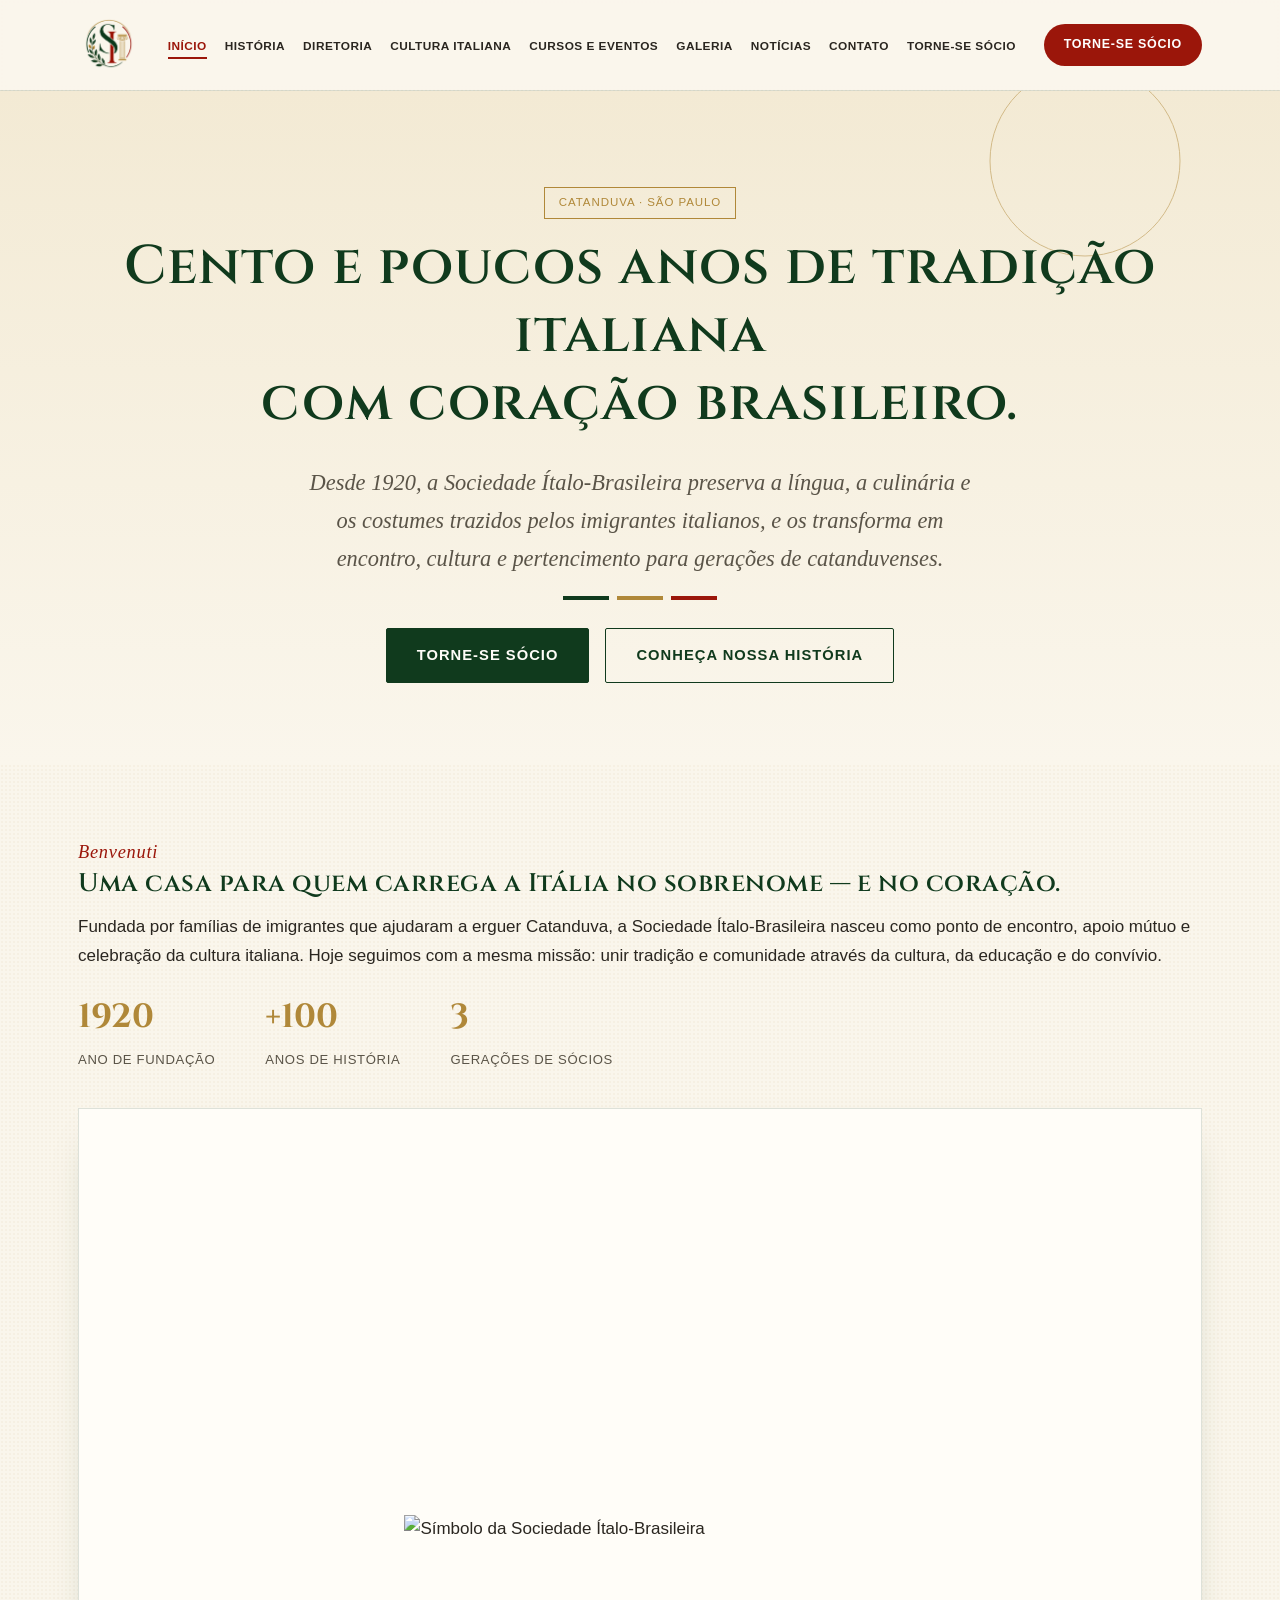
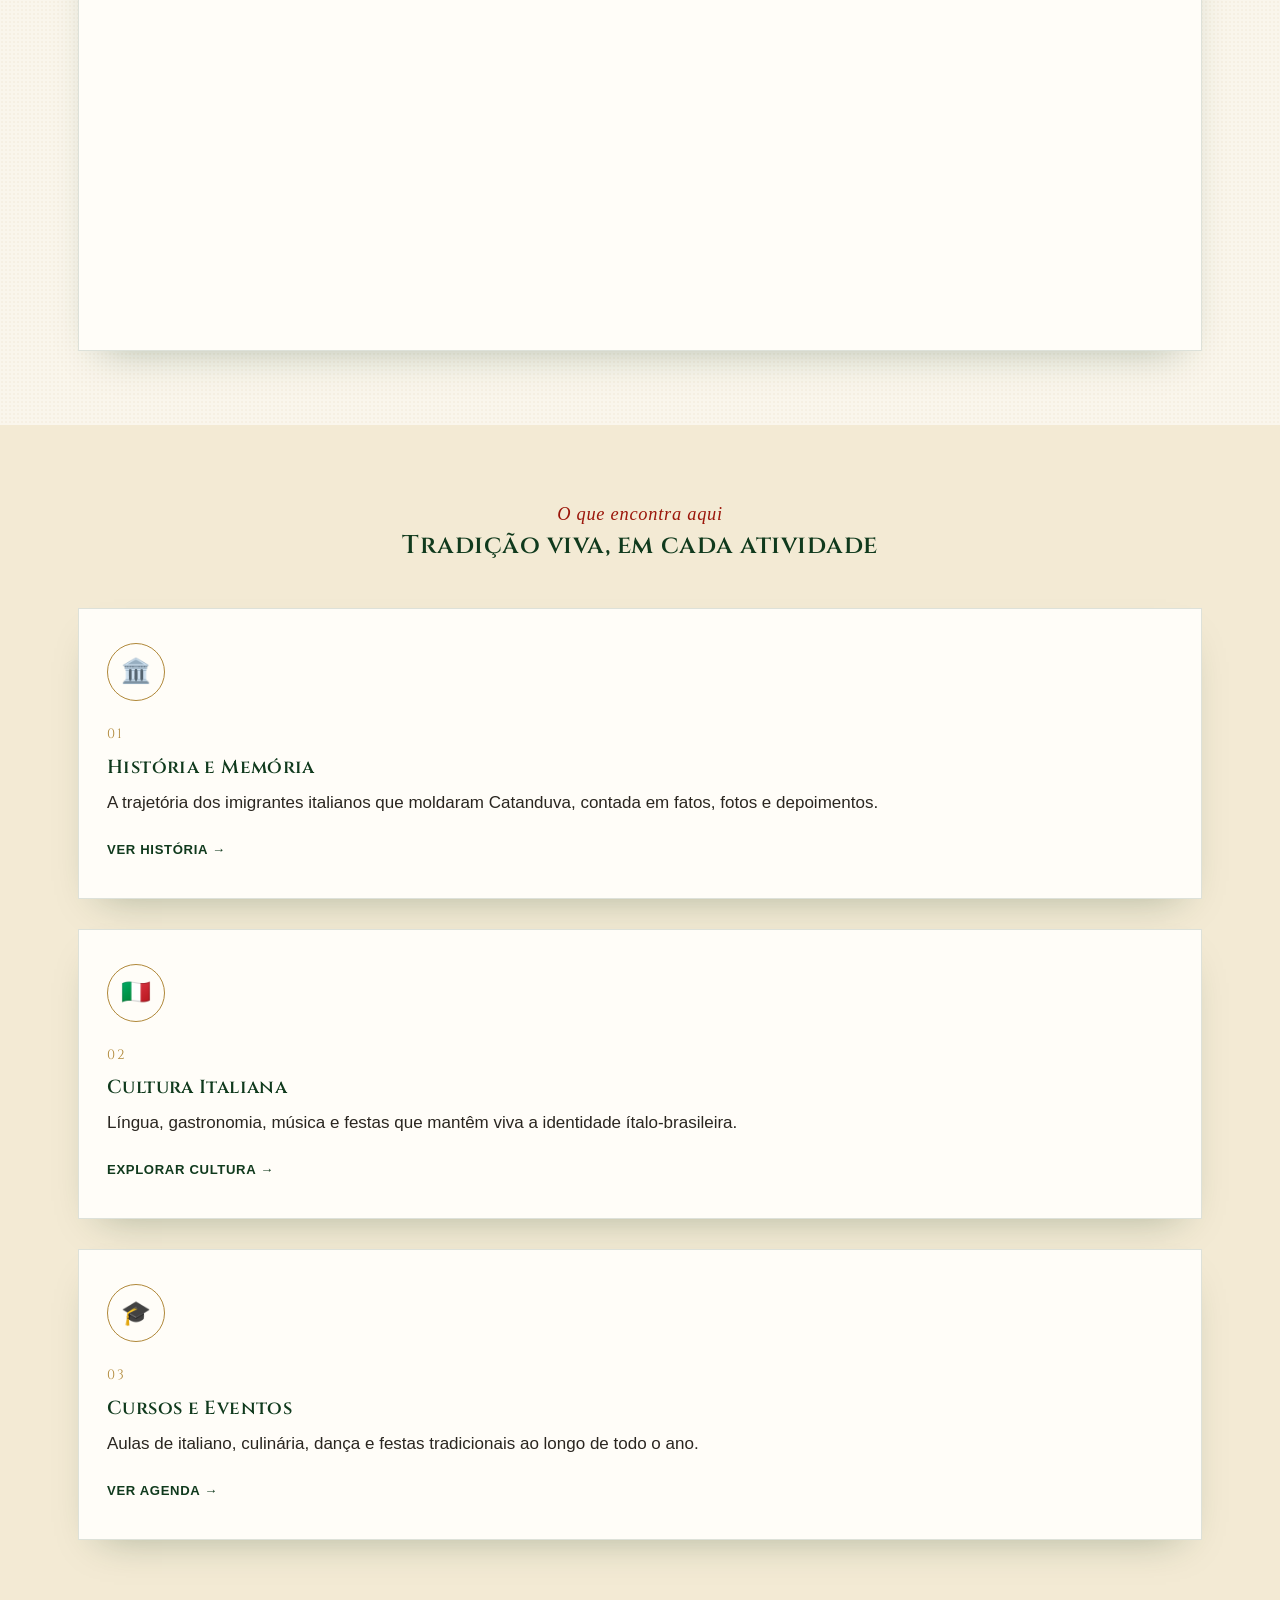
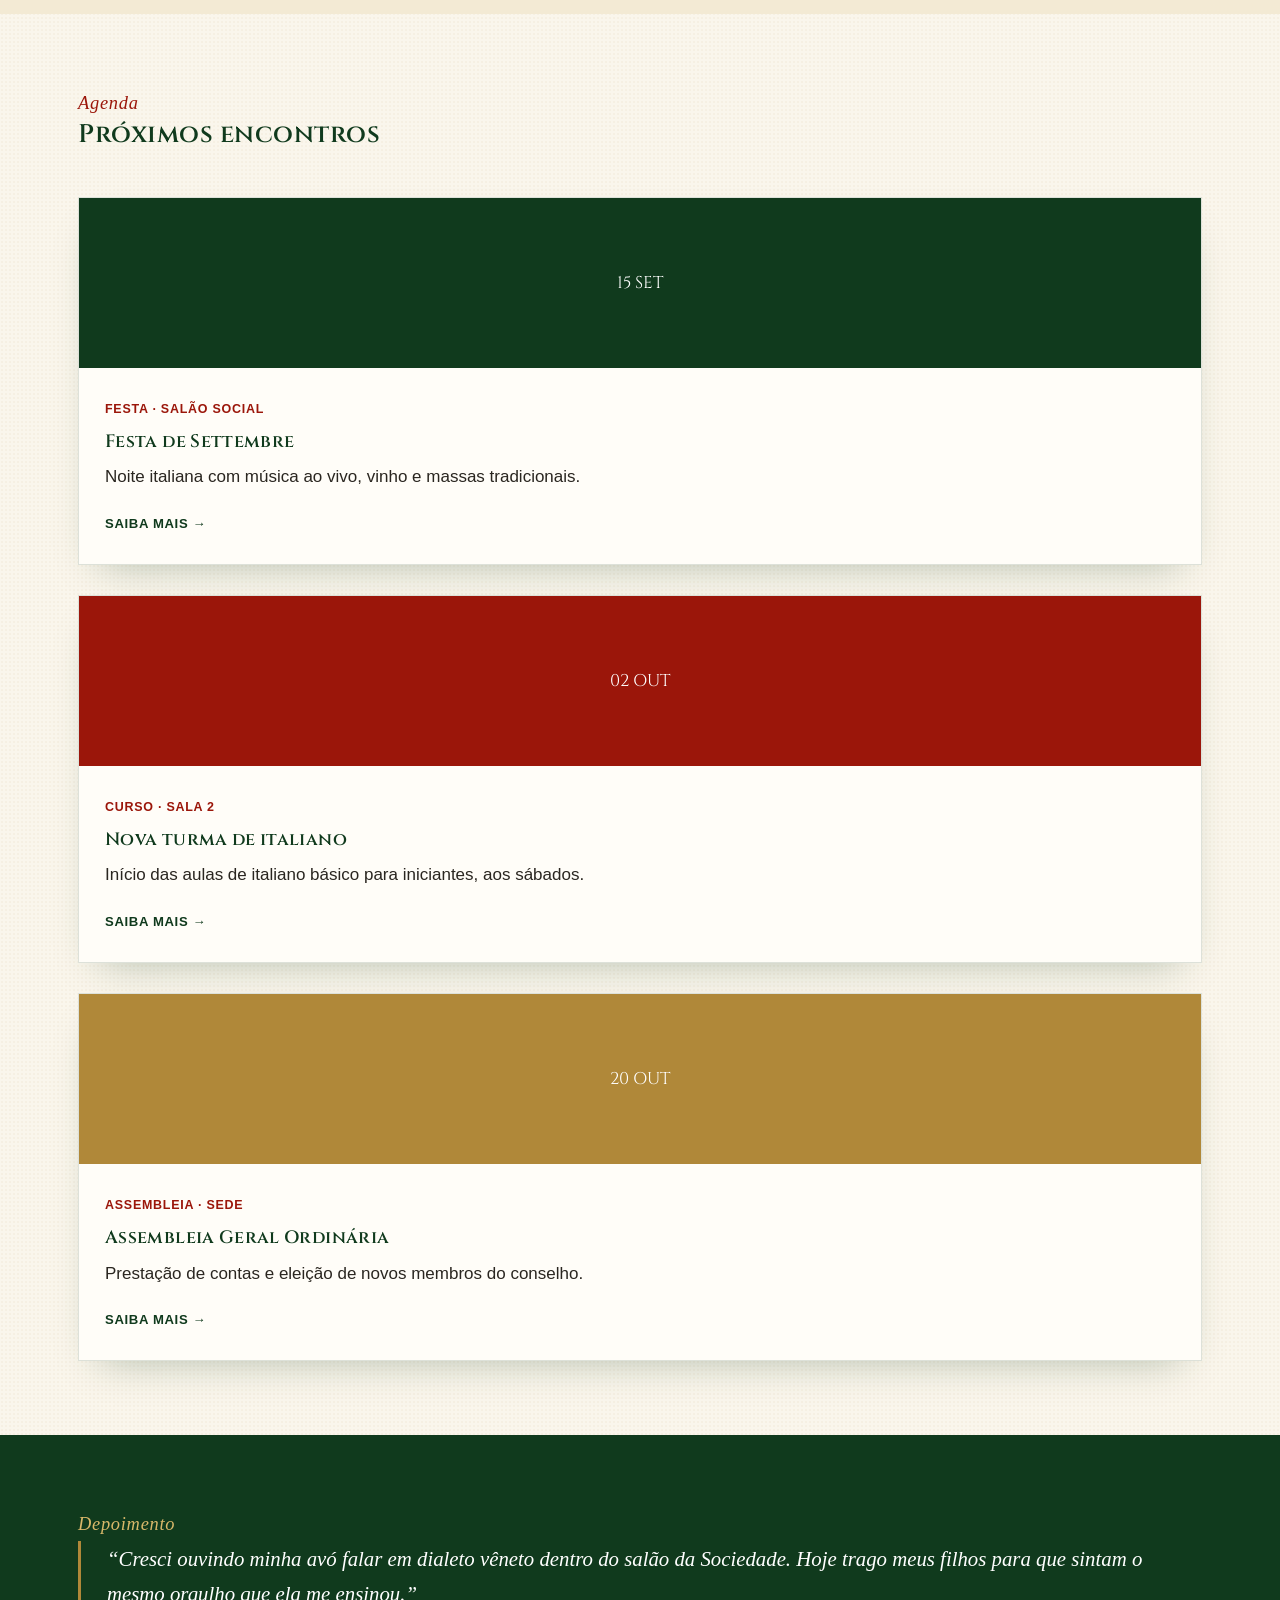
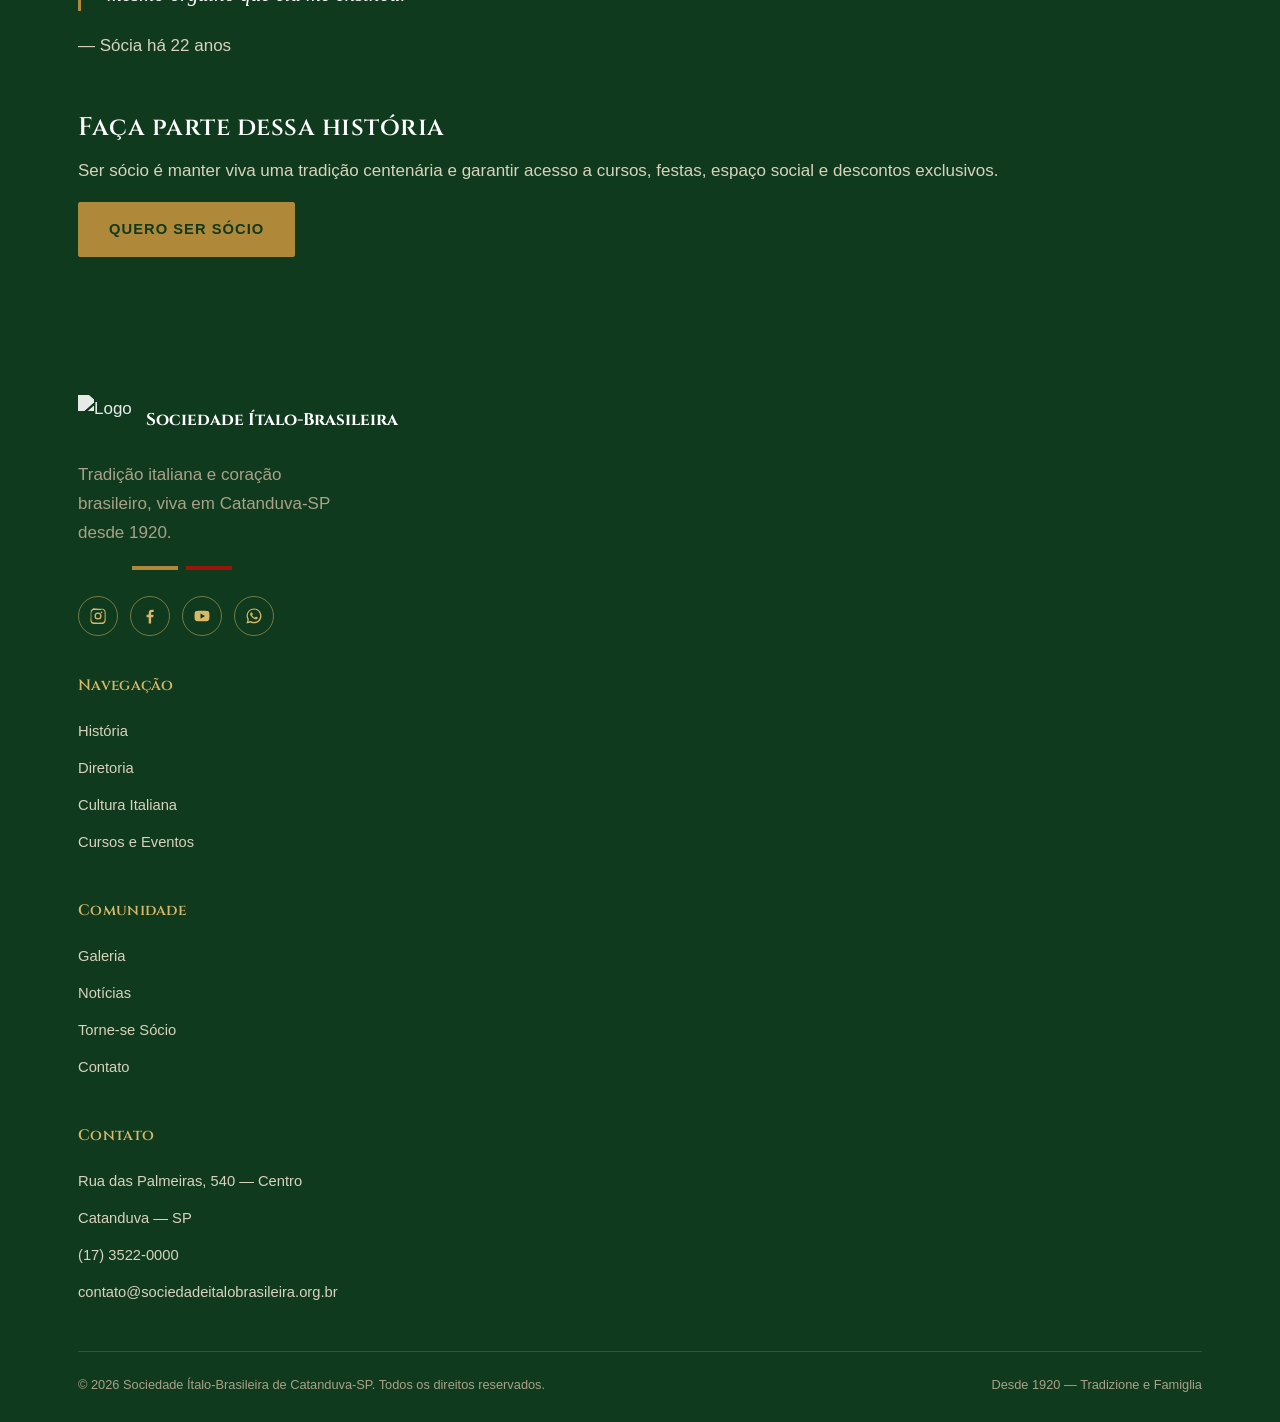
==== commit 86f03fe4: "Update logo file paths in index.html" ====
--- a/index.html
+++ b/index.html
@@ -8,7 +8,7 @@
 <link rel="preconnect" href="https://fonts.googleapis.com">
 <link rel="preconnect" href="https://fonts.gstatic.com" crossorigin>
 <link href="https://fonts.googleapis.com/css2?family=Cinzel:wght@400;500;600;700&family=Jost:ital,wght@0,300;0,400;0,500;0,600;0,700;1,400&family=Cormorant+Garamond:ital,wght@0,500;1,500&display=swap" rel="stylesheet">
-<link rel="icon" href="assets/logo.png">
+<link rel="icon" href="logo.png">
 <link rel="stylesheet" href="style.css">
 </head>
 <body>
@@ -16,7 +16,7 @@
 <header class="site-header">
   <div class="nav-wrap">
     <a class="brand" href="index.html">
-      <img src="assets/logo.png" alt="Sociedade Ítalo-Brasileira de Catanduva-SP">
+      <img src="logo.png" alt="Sociedade Ítalo-Brasileira de Catanduva-SP">
     </a>
     <nav class="main-nav">
       <ul>
@@ -212,6 +212,6 @@
   </div>
 </footer>
 
-<script src="js/script.js"></script>
+<script src="script.js"></script>
 </body>
 </html>
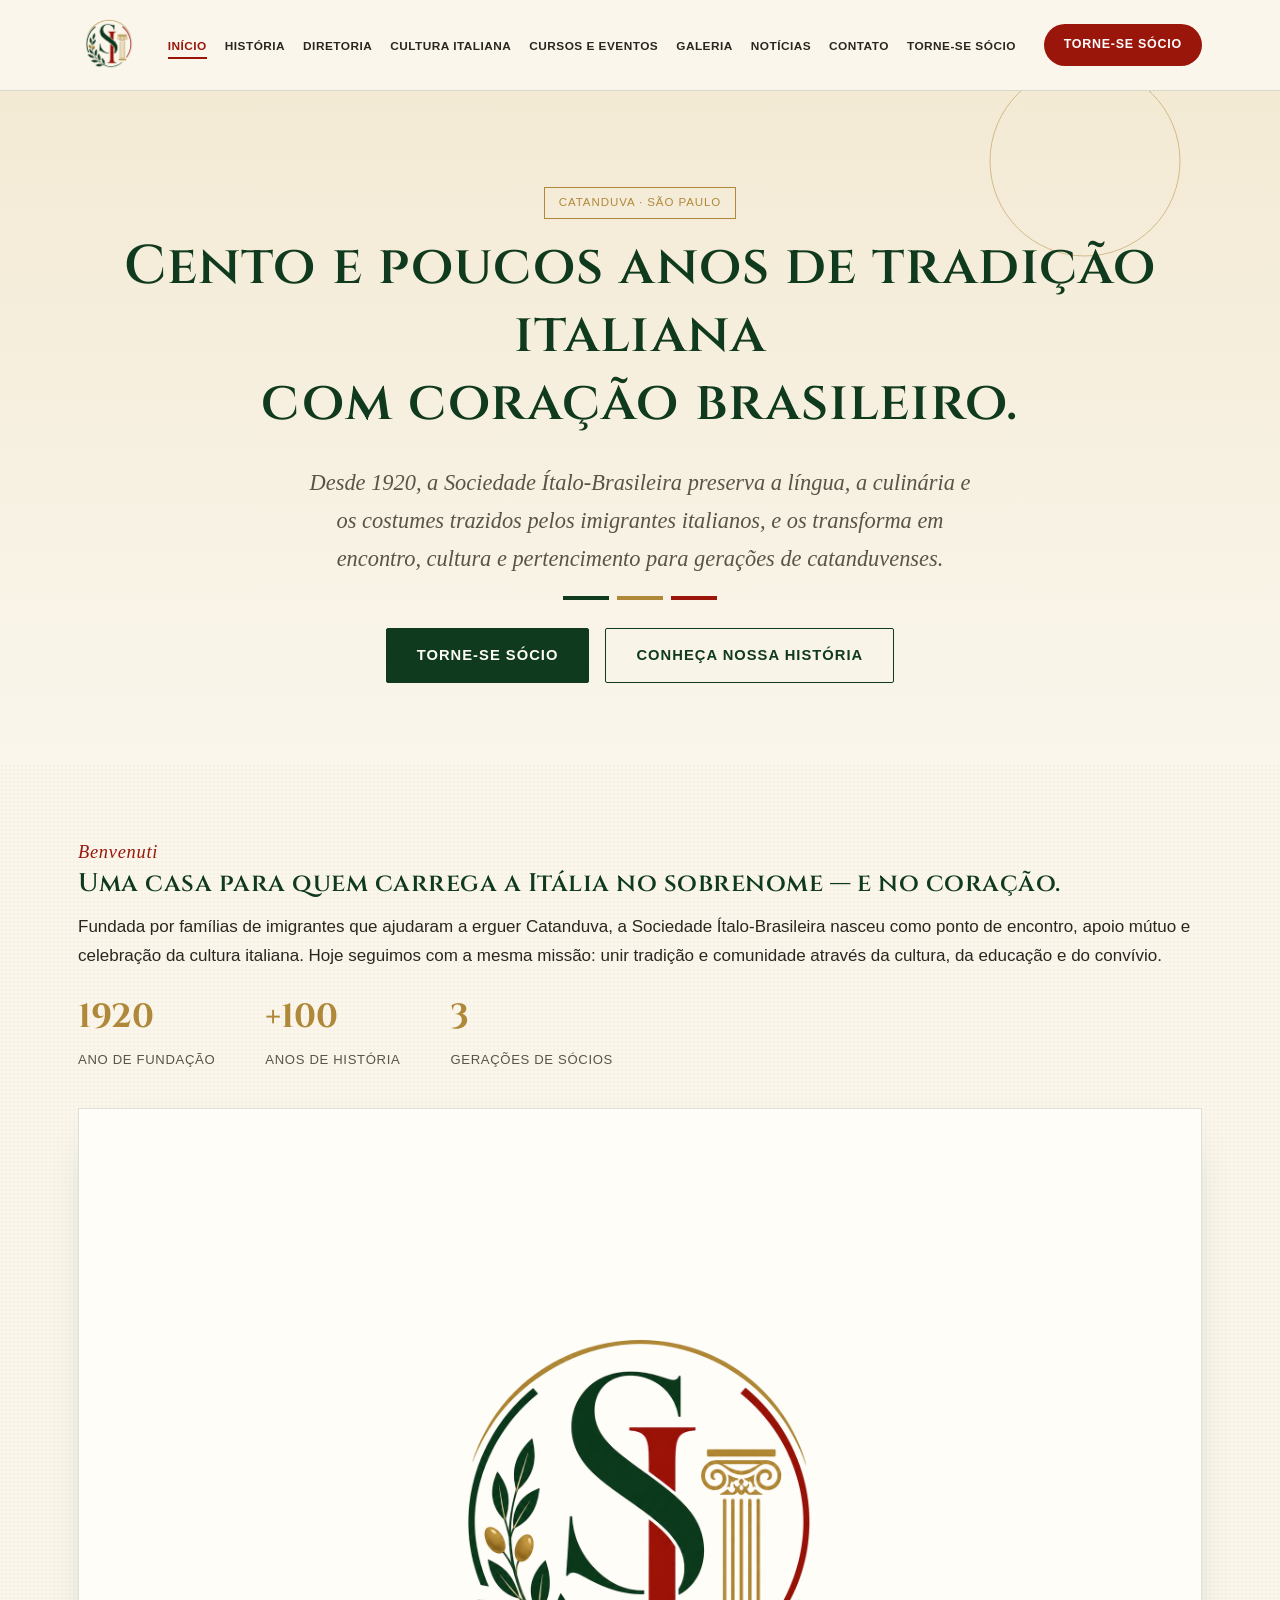
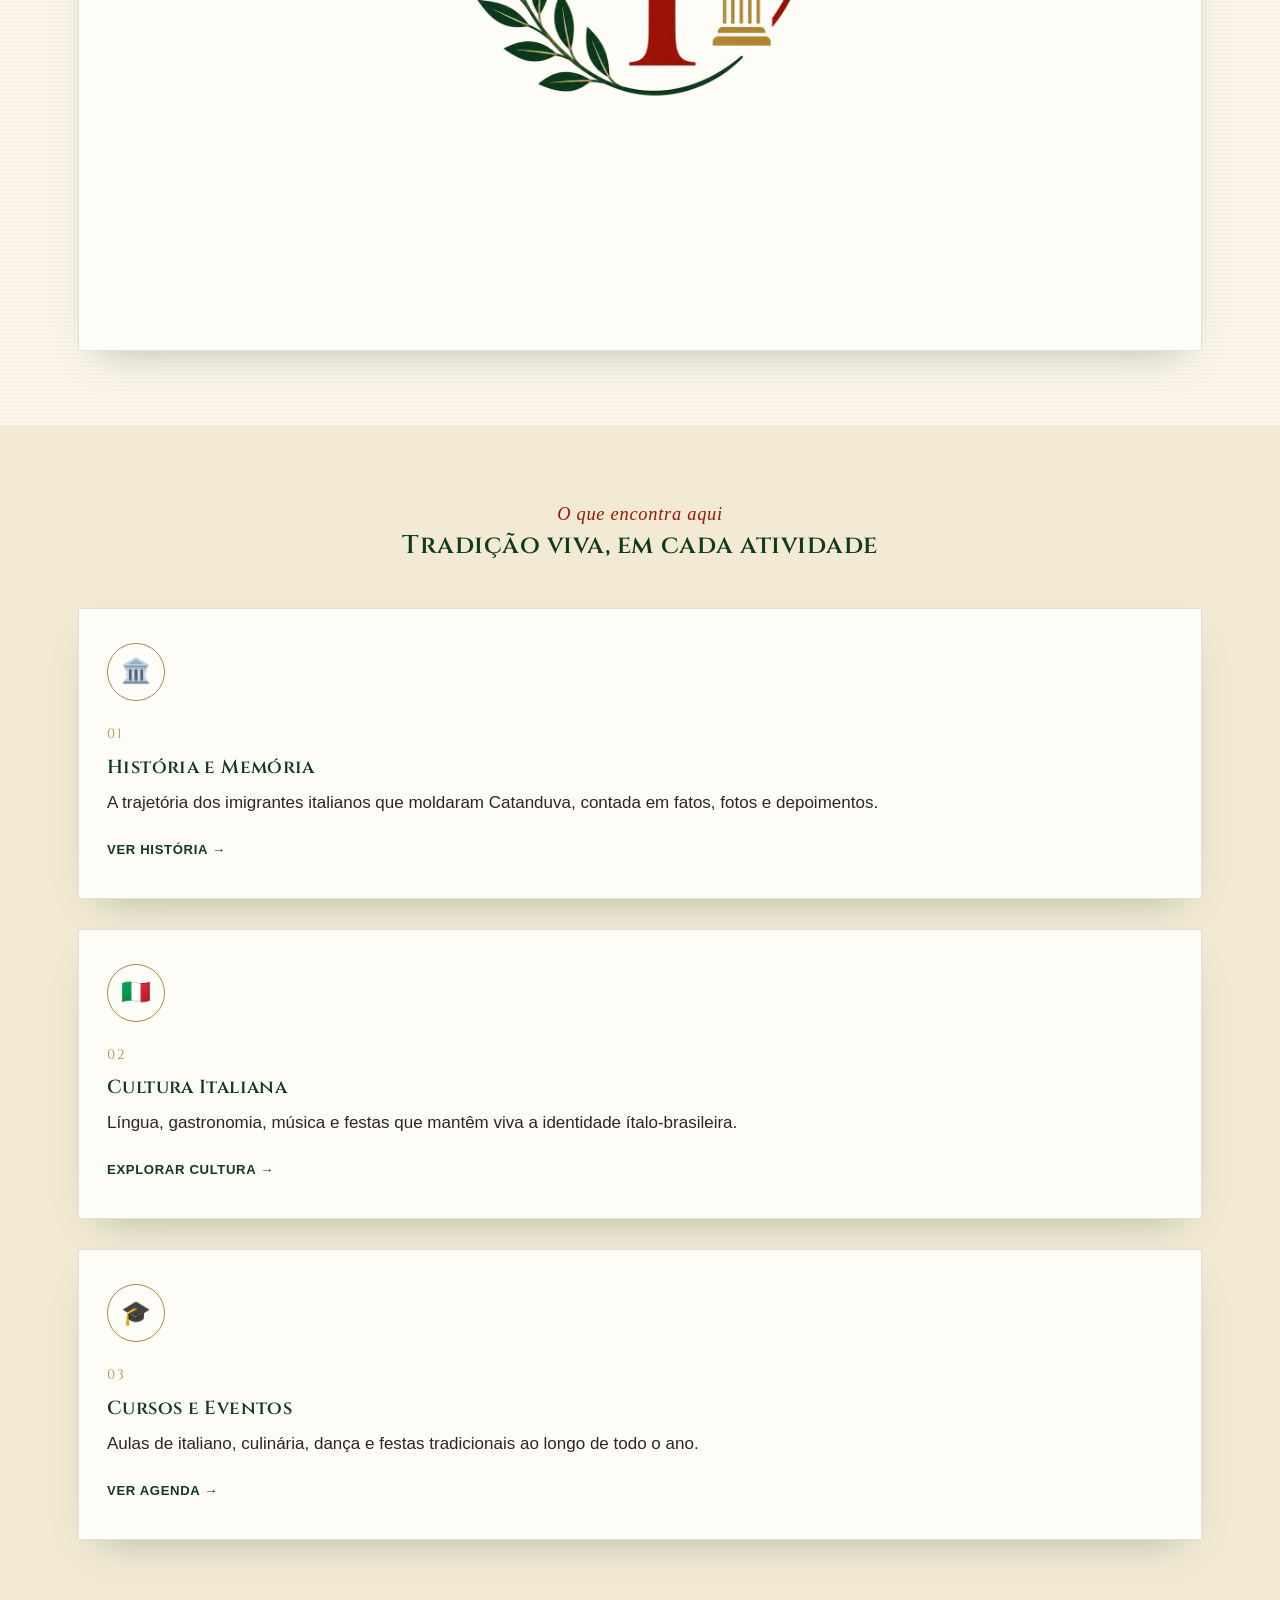
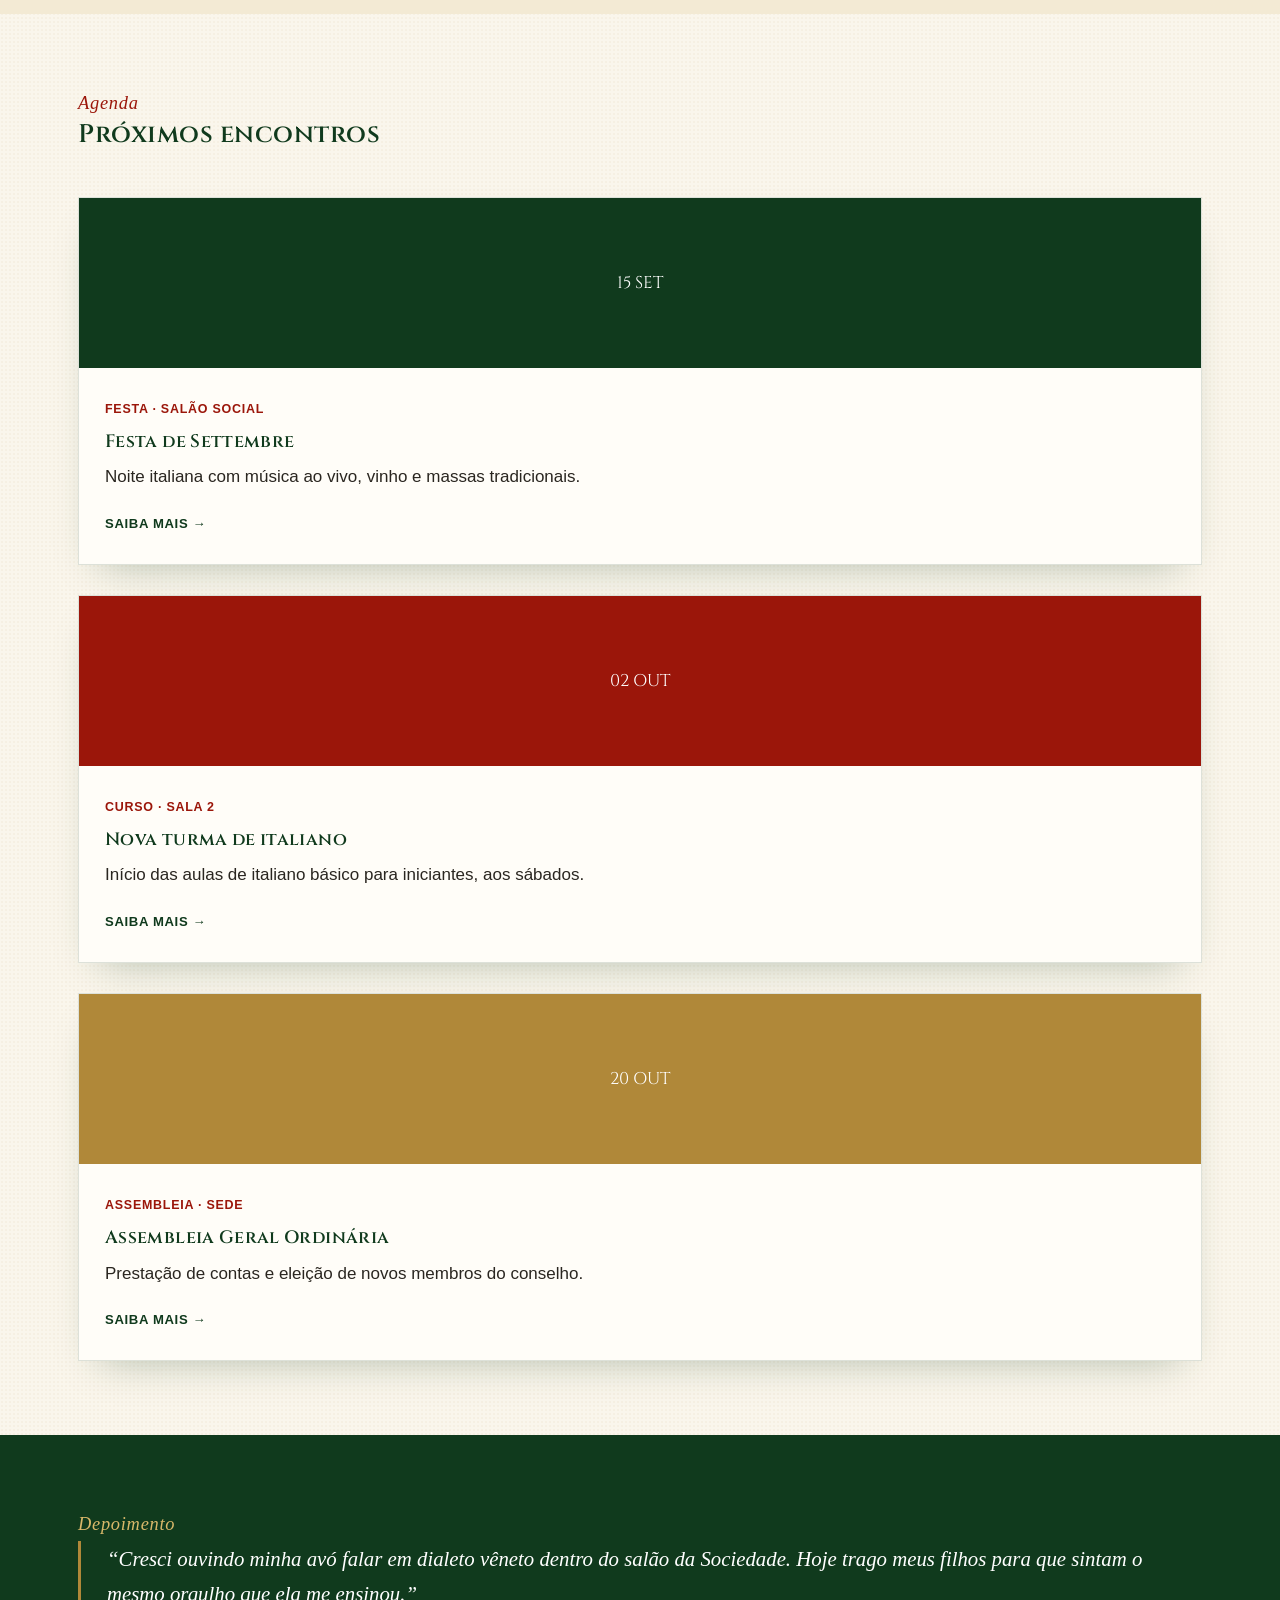
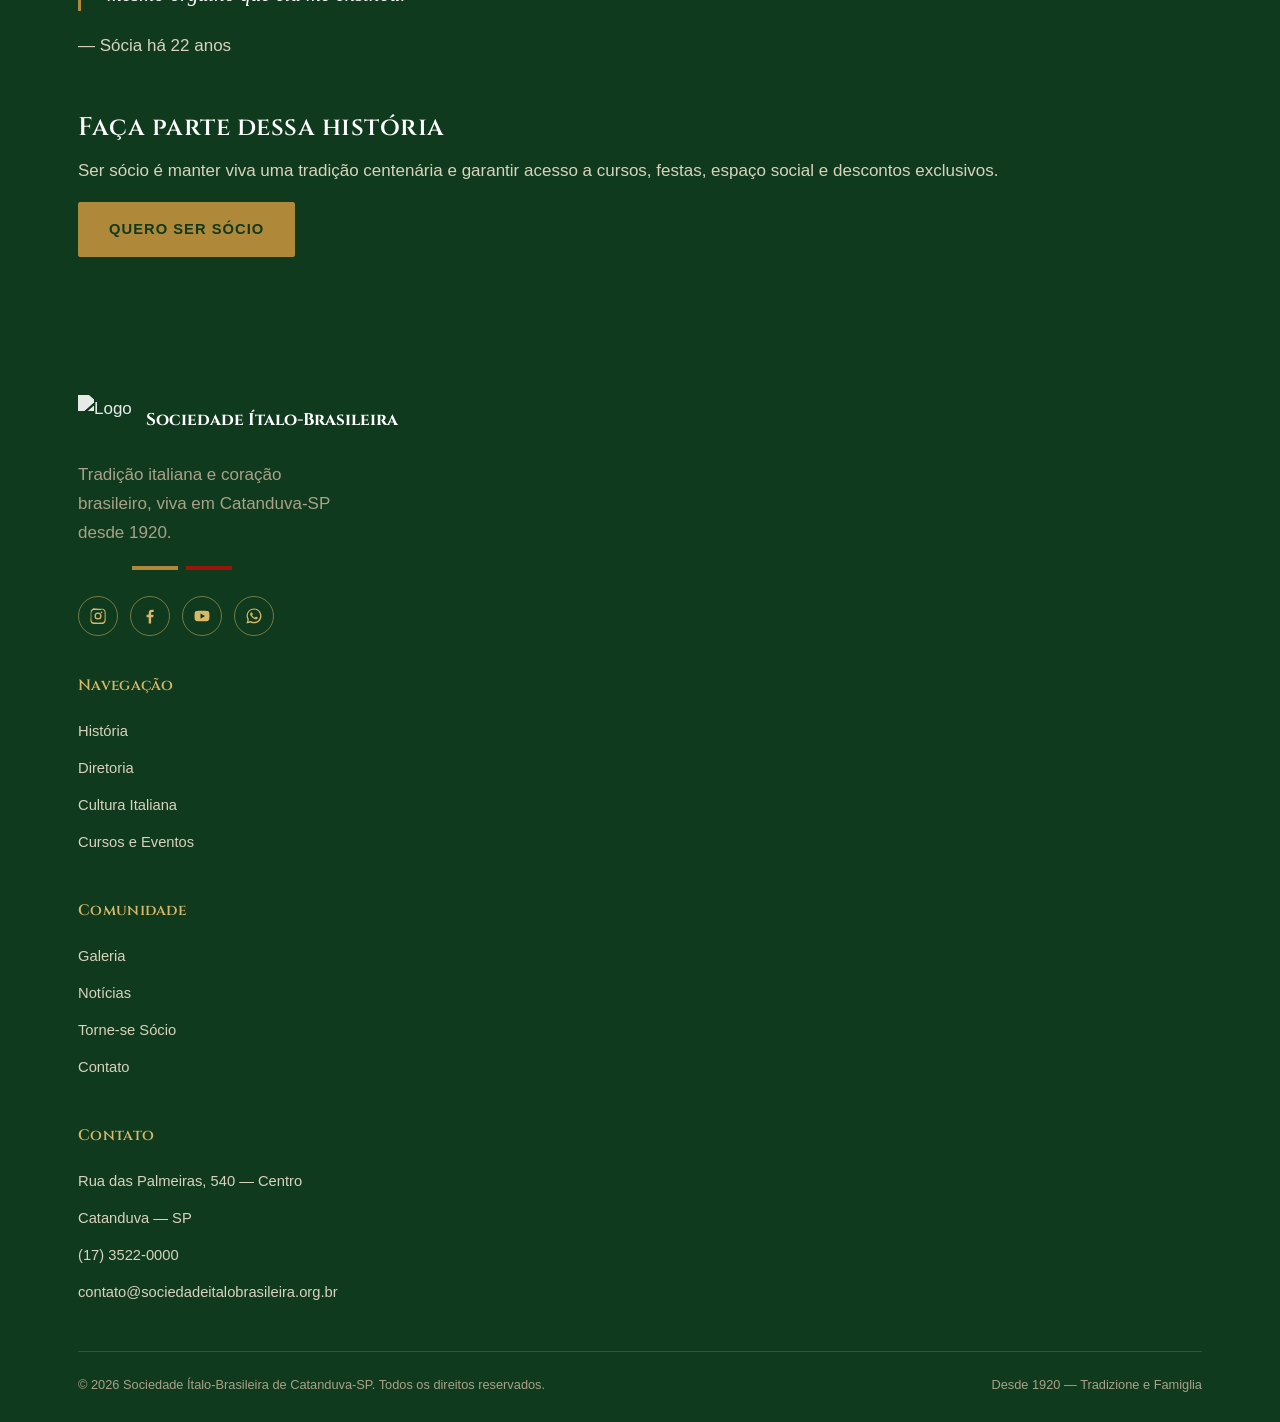
==== commit 15df9c73: "Update logo image source in index.html" ====
--- a/index.html
+++ b/index.html
@@ -63,7 +63,7 @@
         </div>
       </div>
       <div class="media-block emblem">
-        <img src="assets/logo.png" alt="Símbolo da Sociedade Ítalo-Brasileira">
+        <img src="logo.png" alt="Símbolo da Sociedade Ítalo-Brasileira">
       </div>
     </div>
   </div>
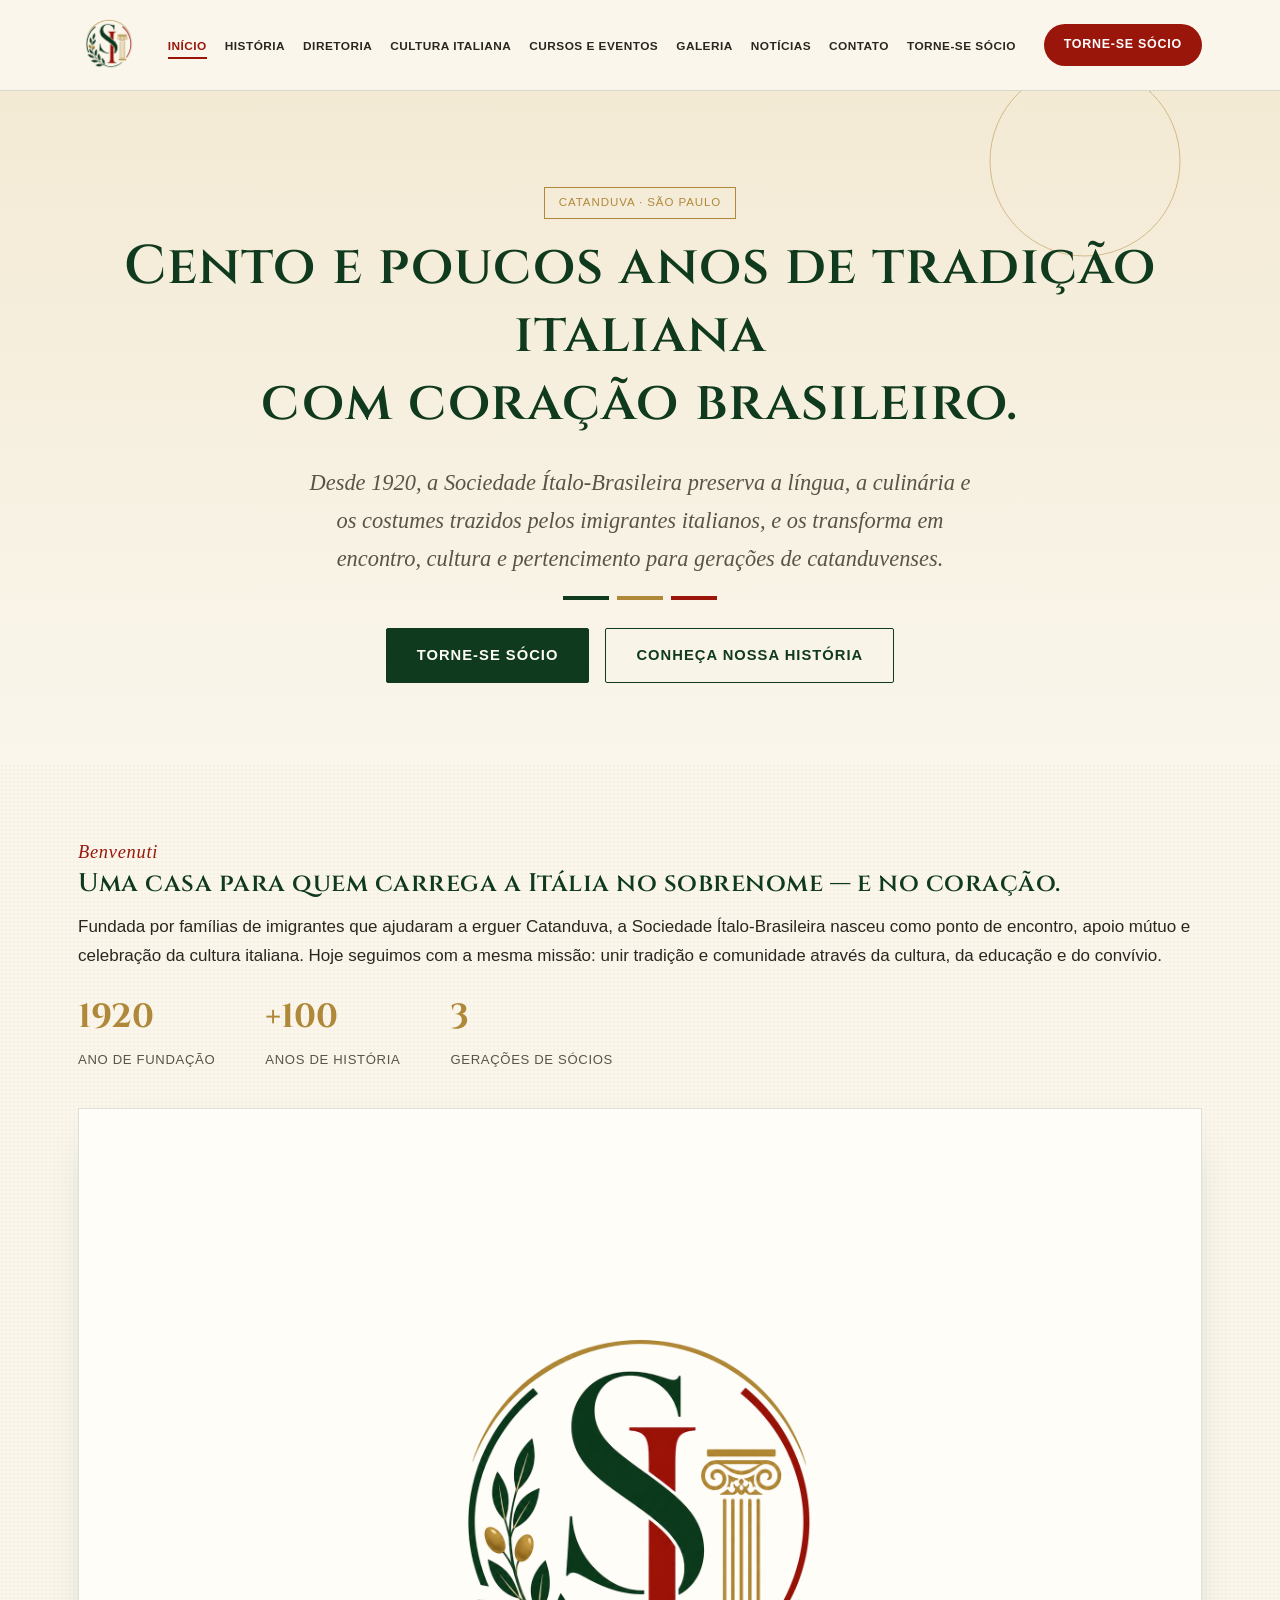
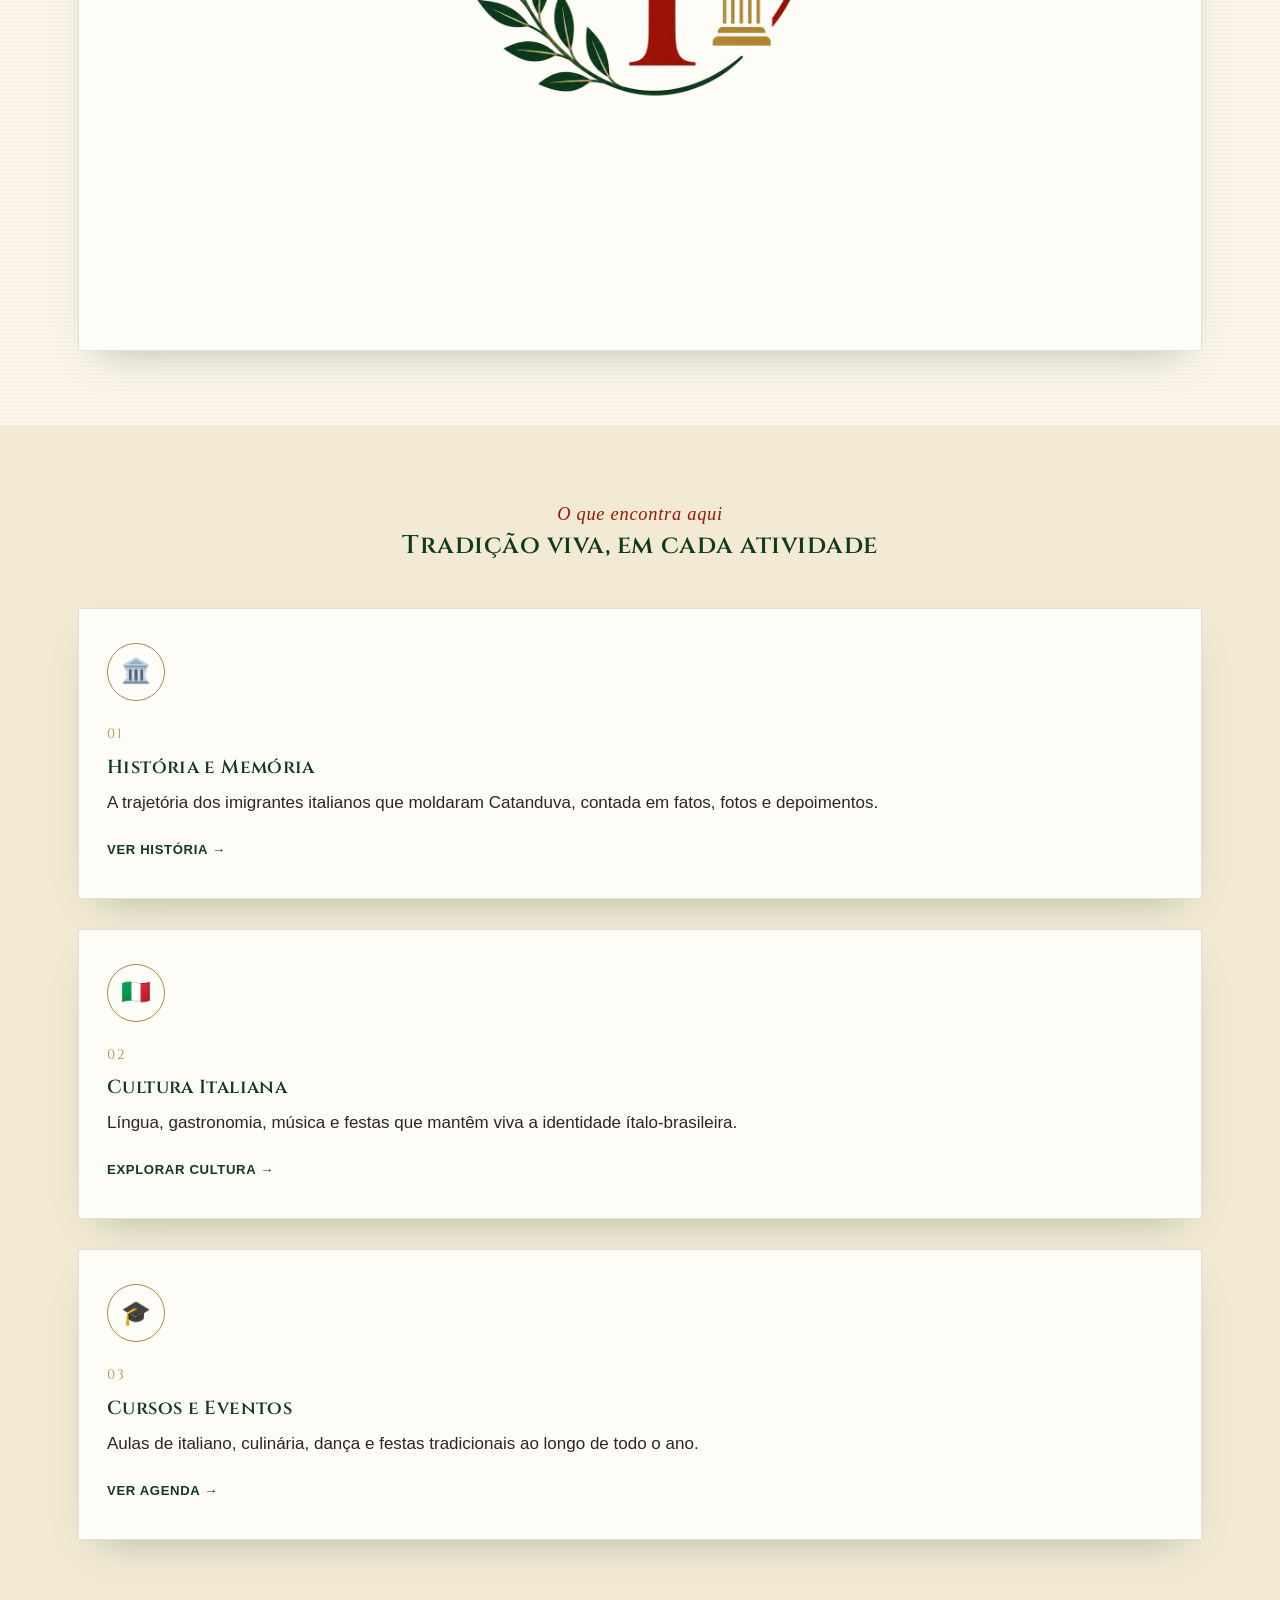
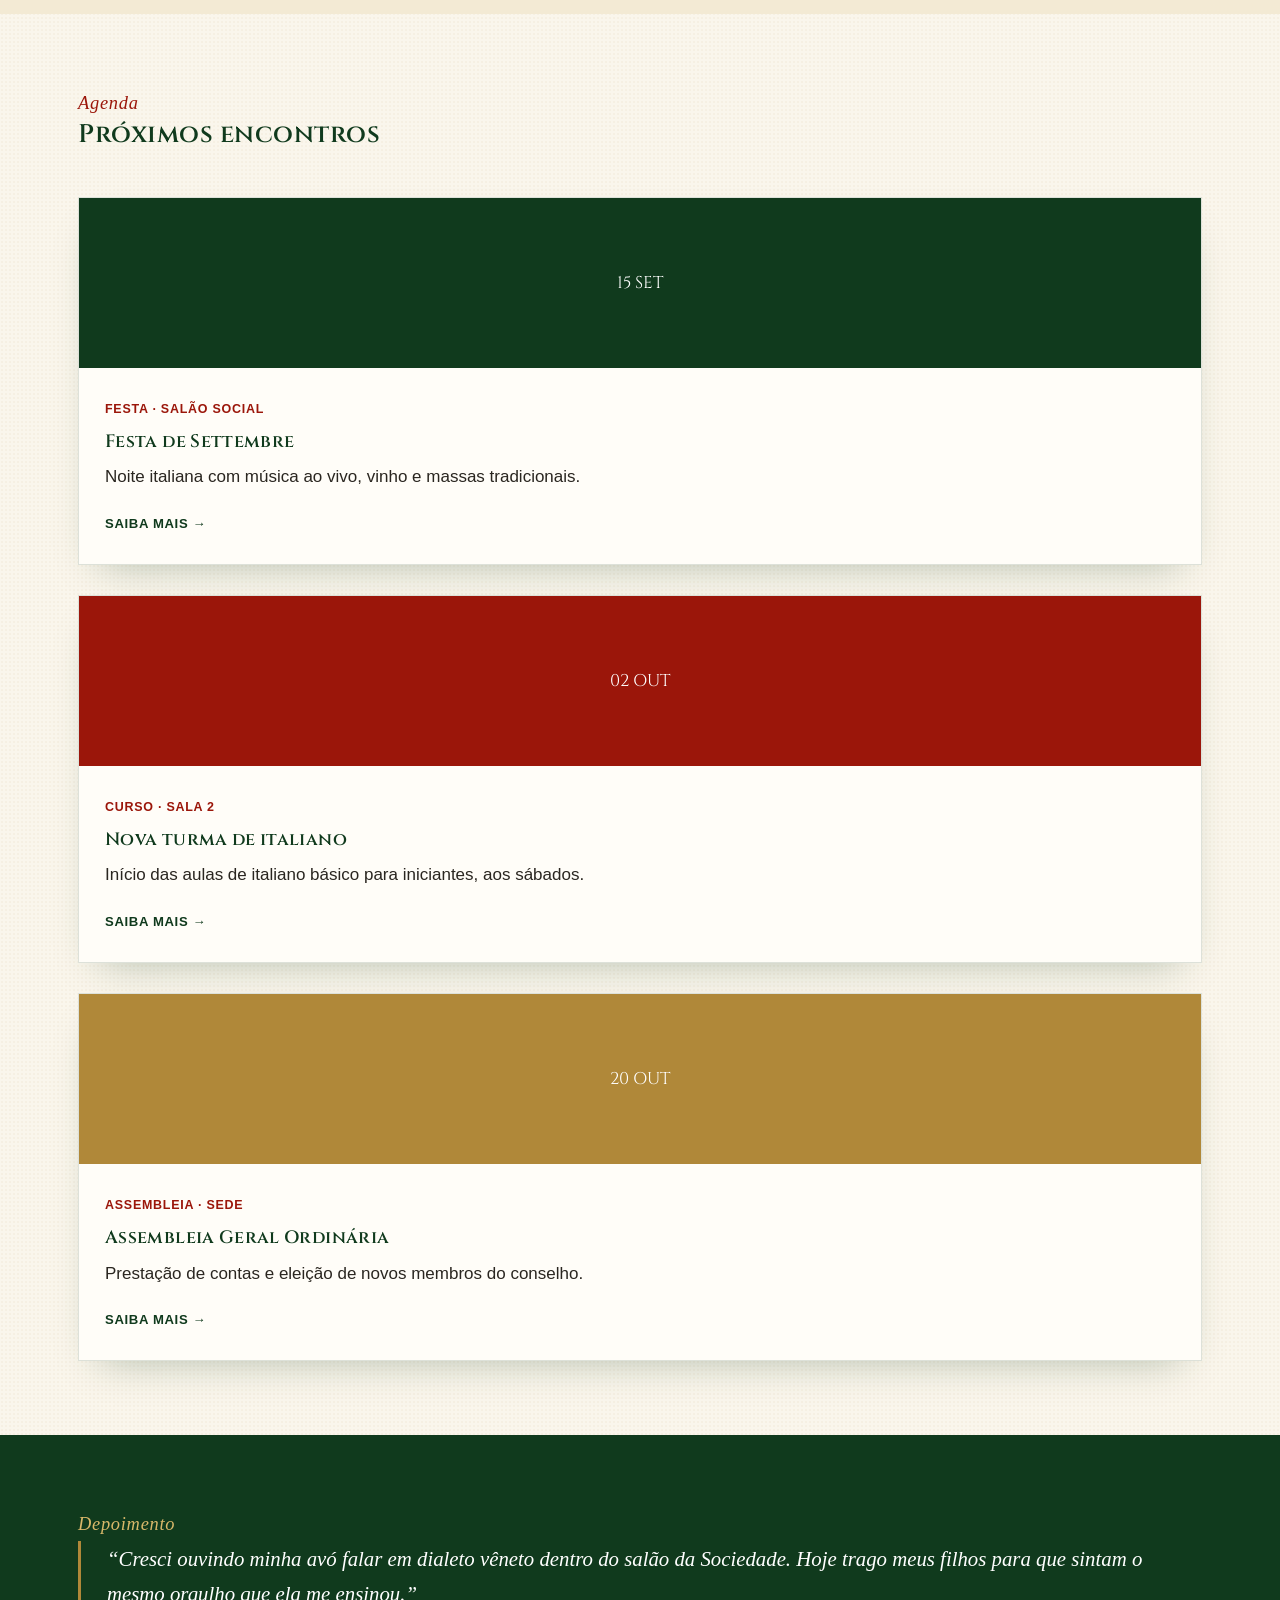
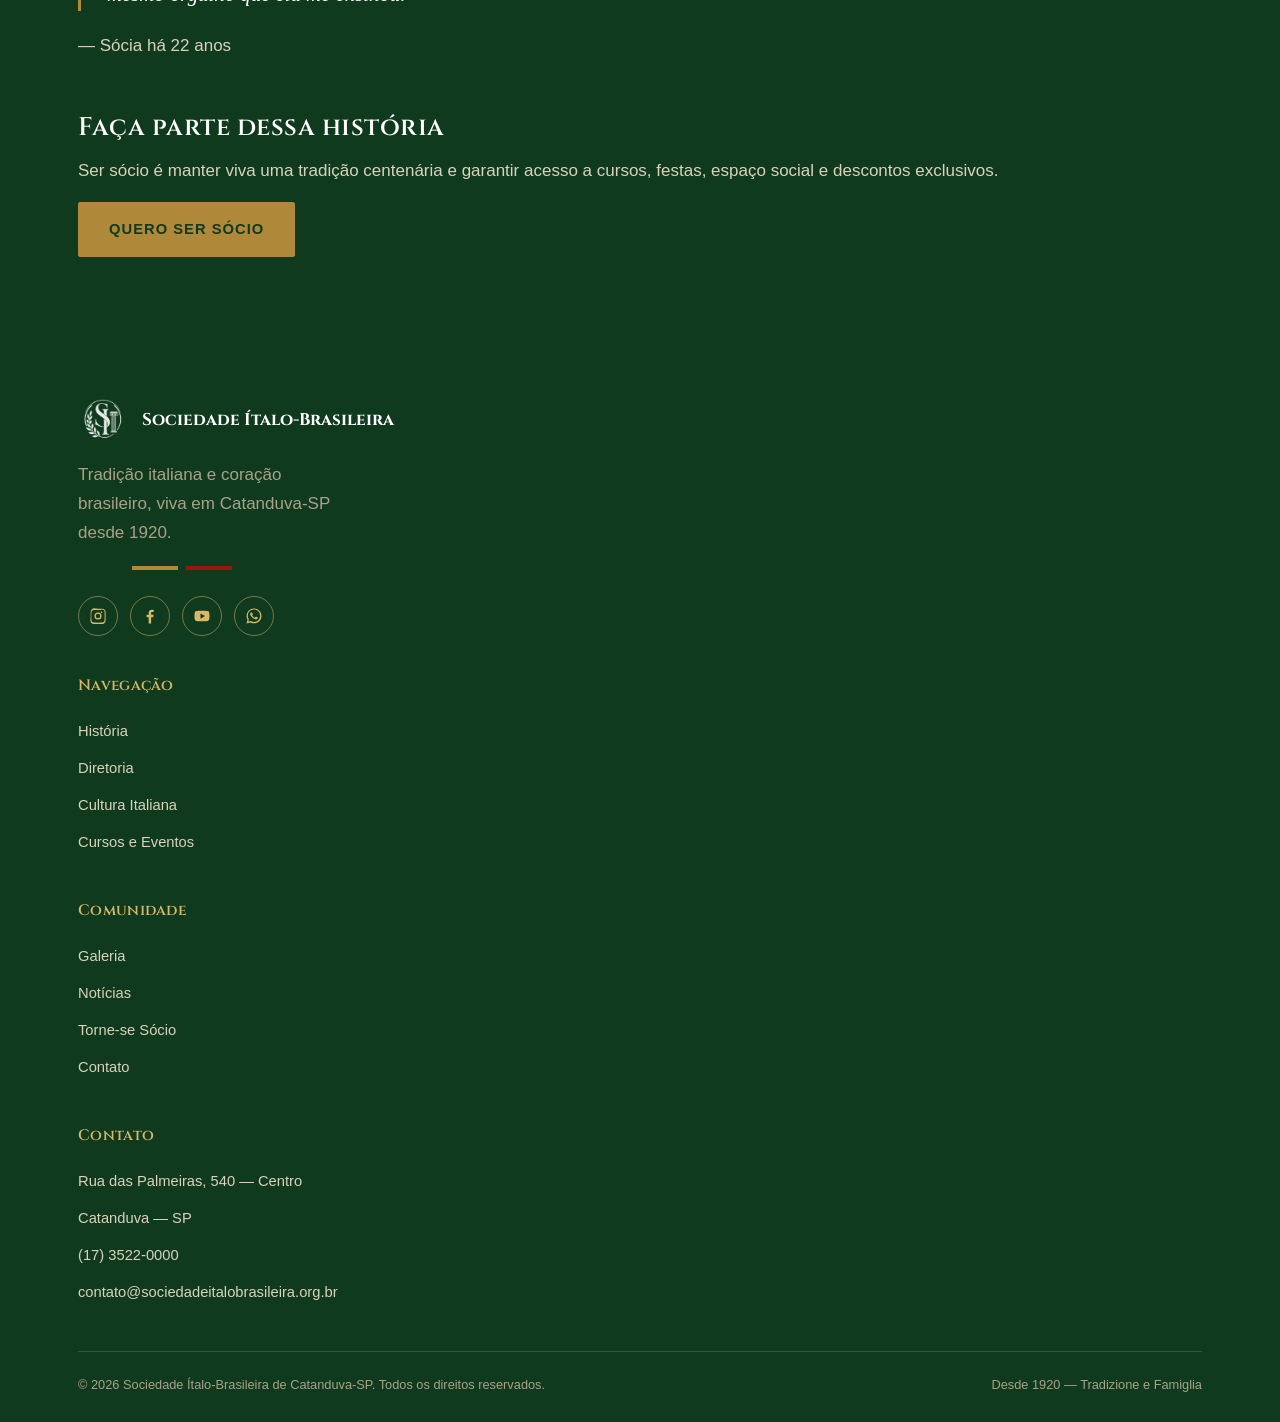
==== commit ab2b9158: "Update logo image source in footer" ====
--- a/index.html
+++ b/index.html
@@ -161,7 +161,7 @@
     <div class="footer-grid">
       <div>
         <div class="footer-brand">
-          <img src="assets/logo.png" alt="Logo">
+          <img src="logo.png" alt="Logo">
           <div>
             <strong style="color:#fff; font-family:'Cinzel',serif;">Sociedade Ítalo-Brasileira</strong>
           </div>
